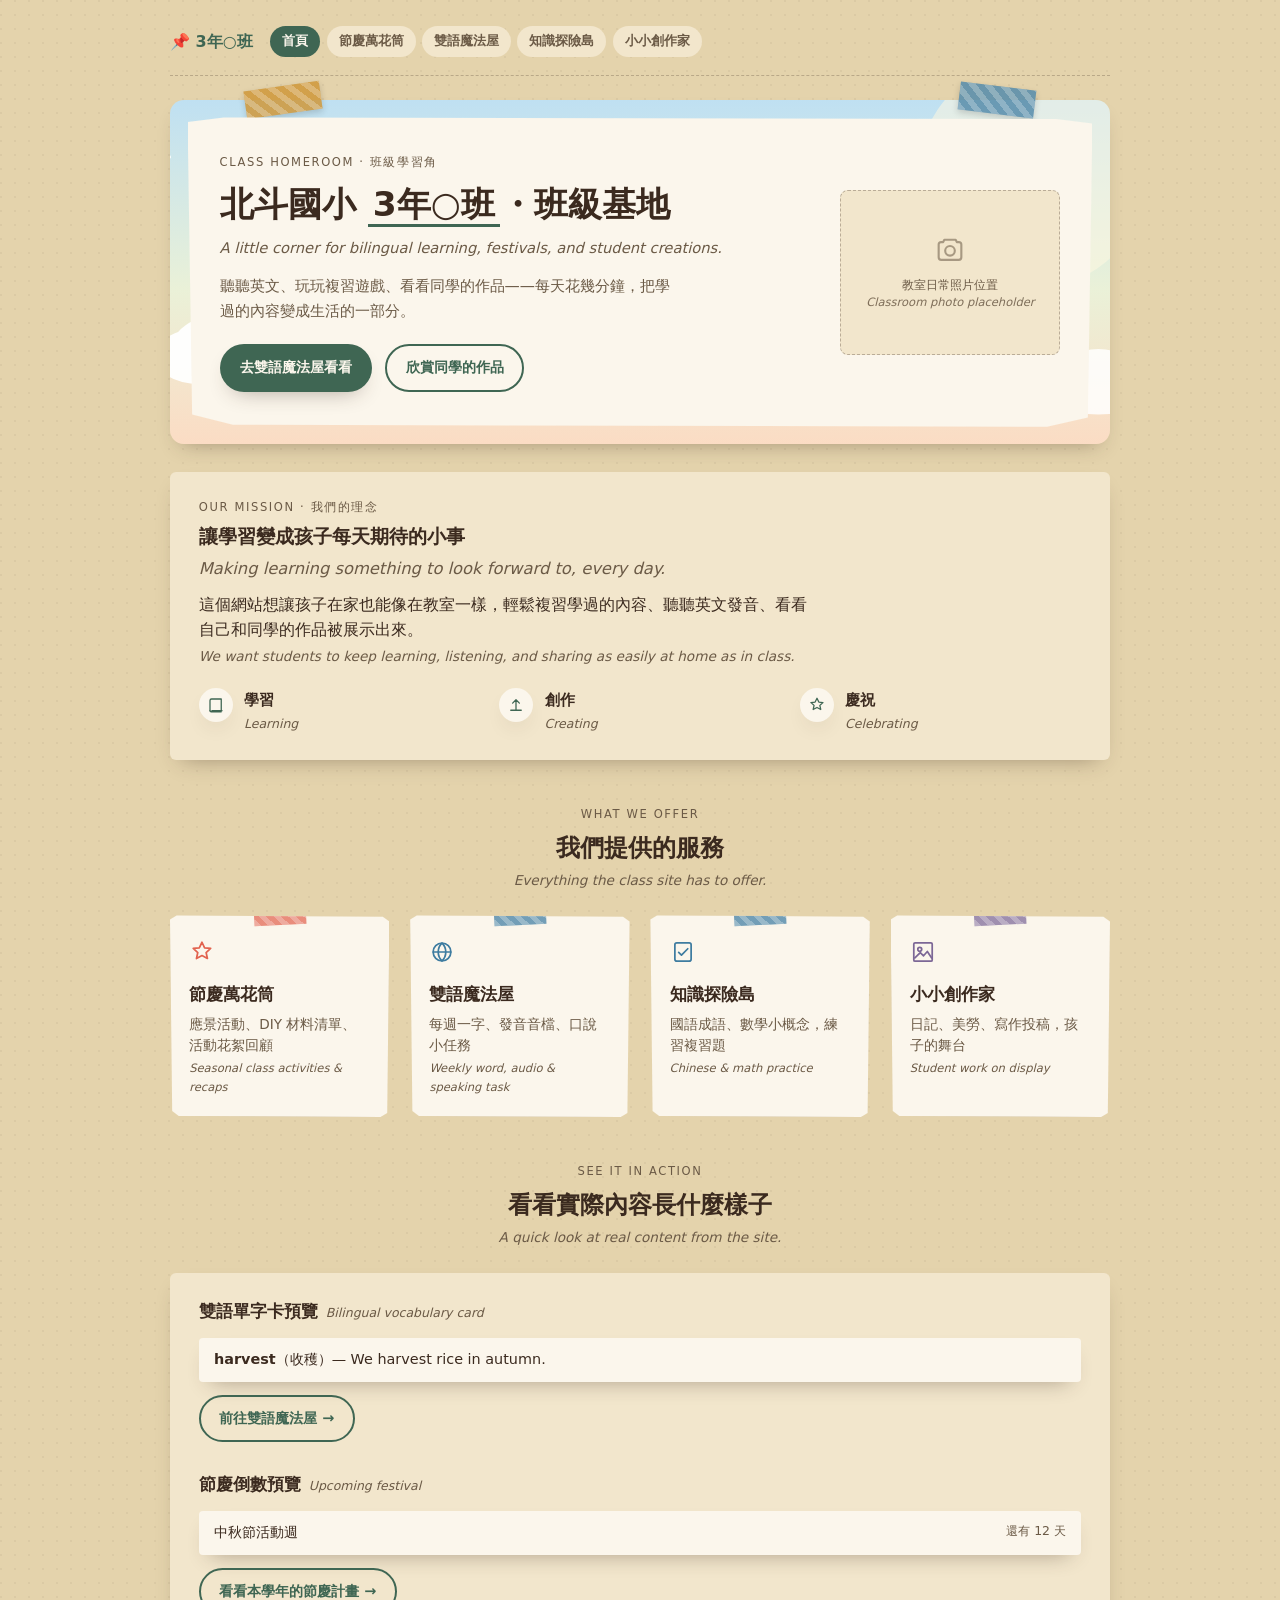
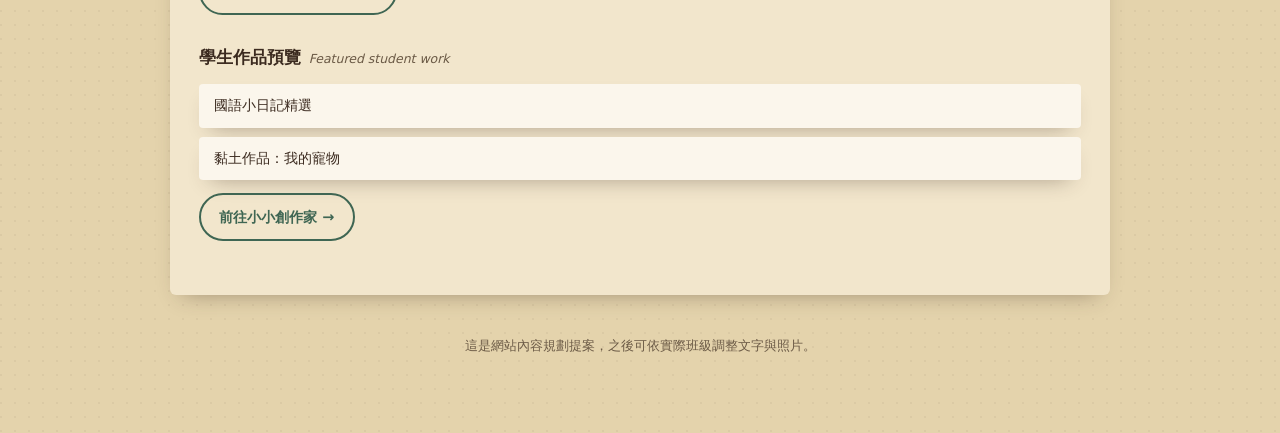
==== index.html @ 1442fbdd "Trim site to 4 core sections, add audio slot, real festival plan Drop 榮譽星河/班級小樹洞/任務小隊 — family commu" ====
<!doctype html>
<html lang="zh-Hant">
<head>
<meta charset="utf-8" />
<title>北斗國小 3年○班・班級基地</title>
<meta name="viewport" content="width=device-width, initial-scale=1" />
<meta name="description" content="北斗國小3年○班班級學習角：雙語魔法屋、知識探險島、小小創作家與節慶萬花筒。" />
<link rel="stylesheet" href="styles.css" />
</head>
<body>
<main class="board">

  <nav class="sitenav" aria-label="網站導覽">
    <a class="brand" href="index.html">📌 <span>3年○班</span></a>
    <div class="sitenav-links">
      <a href="index.html" aria-current="page">首頁</a>
      <a href="pages/festival.html">節慶萬花筒</a>
      <a href="pages/bilingual.html">雙語魔法屋</a>
      <a href="pages/review.html">知識探險島</a>
      <a href="pages/gallery.html">小小創作家</a>
    </div>
  </nav>

  <!-- Hero -->
  <header class="hero bg-dawn">
    <div class="tape tape-l" aria-hidden="true"></div>
    <div class="tape tape-r" aria-hidden="true"></div>
    <div class="hero-panel">
      <div class="hero-text">
        <p class="eyebrow">Class Homeroom · 班級學習角</p>
        <h1>北斗國小 <span class="blank">3年○班</span>・班級基地</h1>
        <p class="hero-en">A little corner for bilingual learning, festivals, and student creations.</p>
        <p class="tagline">聽聽英文、玩玩複習遊戲、看看同學的作品——每天花幾分鐘，把學過的內容變成生活的一部分。</p>
        <div class="cta-row">
          <a class="btn btn-primary" href="pages/bilingual.html">
            去雙語魔法屋看看
          </a>
          <a class="btn btn-ghost" href="pages/gallery.html">
            欣賞同學的作品
          </a>
        </div>
      </div>
      <div class="hero-photo">
        <div class="photo-placeholder">
          <svg width="34" height="34" viewBox="0 0 24 24" fill="none" stroke="currentColor" stroke-width="1.5" stroke-linecap="round" stroke-linejoin="round"><path d="M4 8.2A1.8 1.8 0 0 1 5.8 6.4h1.4l.8-1.6h8l.8 1.6h1.4A1.8 1.8 0 0 1 20 8.2v9A1.8 1.8 0 0 1 18.2 19H5.8A1.8 1.8 0 0 1 4 17.2z"/><circle cx="12" cy="12.6" r="3.4"/></svg>
          <span class="ph-label">教室日常照片位置<span class="en">Classroom photo placeholder</span></span>
        </div>
      </div>
    </div>
  </header>

  <!-- Mission -->
  <section class="content-card reveal" aria-labelledby="mission-h">
    <p class="eyebrow">Our Mission · 我們的理念</p>
    <h2 id="mission-h">讓學習變成孩子每天期待的小事<span class="bi-en">Making learning something to look forward to, every day.</span></h2>
    <p class="content-lede">這個網站想讓孩子在家也能像在教室一樣，輕鬆複習學過的內容、聽聽英文發音、看看自己和同學的作品被展示出來。<span class="bi-en">We want students to keep learning, listening, and sharing as easily at home as in class.</span></p>
    <div class="mission-values">
      <div class="mission-value">
        <span class="mv-icon"><svg width="18" height="18" viewBox="0 0 24 24" fill="none" stroke="currentColor" stroke-width="1.7" stroke-linecap="round" stroke-linejoin="round"><path d="M4 19.5V6a2 2 0 0 1 2-2h13v14.5"/><path d="M6.5 19.5H20"/><path d="M4 19.5a1.5 1.5 0 0 0 1.5 1.5H19"/></svg></span>
        <div><strong>學習<span class="bi-en">Learning</span></strong></div>
      </div>
      <div class="mission-value">
        <span class="mv-icon"><svg width="18" height="18" viewBox="0 0 24 24" fill="none" stroke="currentColor" stroke-width="1.7" stroke-linecap="round" stroke-linejoin="round"><path d="M12 19V5M12 5l-4.5 4.5M12 5l4.5 4.5"/><path d="M5 19h14"/></svg></span>
        <div><strong>創作<span class="bi-en">Creating</span></strong></div>
      </div>
      <div class="mission-value">
        <span class="mv-icon"><svg width="18" height="18" viewBox="0 0 24 24" fill="none" stroke="currentColor" stroke-width="1.7" stroke-linecap="round" stroke-linejoin="round"><path d="M12 3l2.4 5.1 5.6.6-4.2 3.8 1.2 5.5L12 15.3 6.9 18l1.2-5.5-4.2-3.8 5.6-.6z"/></svg></span>
        <div><strong>慶祝<span class="bi-en">Celebrating</span></strong></div>
      </div>
    </div>
  </section>

  <!-- Services -->
  <div class="section-head reveal">
    <p class="eyebrow">What We Offer</p>
    <h2>我們提供的服務<span class="bi-en">Everything the class site has to offer.</span></h2>
  </div>

  <section class="grid" aria-label="班級網站分區">

    <a class="card card-coral reveal" style="--tilt:-2deg" href="pages/festival.html">
      <svg class="card-icon" width="26" height="26" viewBox="0 0 24 24" fill="none" stroke="currentColor" stroke-width="1.6" stroke-linecap="round" stroke-linejoin="round"><path d="M12 3l2.4 5.1 5.6.6-4.2 3.8 1.2 5.5L12 15.3 6.9 18l1.2-5.5-4.2-3.8 5.6-.6z"/></svg>
      <h3>節慶萬花筒</h3>
      <p>應景活動、DIY 材料清單、活動花絮回顧<span class="bi-en">Seasonal class activities & recaps</span></p>
    </a>

    <a class="card card-sky reveal" style="--tilt:-1deg" href="pages/bilingual.html">
      <svg class="card-icon" width="26" height="26" viewBox="0 0 24 24" fill="none" stroke="currentColor" stroke-width="1.6" stroke-linecap="round" stroke-linejoin="round"><circle cx="12" cy="12" r="8.2"/><path d="M4 12h16M12 3.8c2.3 2.2 3.5 5.1 3.5 8.2s-1.2 6-3.5 8.2c-2.3-2.2-3.5-5.1-3.5-8.2S9.7 6 12 3.8z"/></svg>
      <h3>雙語魔法屋</h3>
      <p>每週一字、發音音檔、口說小任務<span class="bi-en">Weekly word, audio & speaking task</span></p>
    </a>

    <a class="card card-sky reveal" style="--tilt:2.5deg" href="pages/review.html">
      <svg class="card-icon" width="26" height="26" viewBox="0 0 24 24" fill="none" stroke="currentColor" stroke-width="1.6" stroke-linecap="round" stroke-linejoin="round"><rect x="4.5" y="3.5" width="15" height="17" rx="1.8"/><path d="M8 12.3l2.6 2.6L16.4 9"/></svg>
      <h3>知識探險島</h3>
      <p>國語成語、數學小概念，練習複習題<span class="bi-en">Chinese & math practice</span></p>
    </a>

    <a class="card card-lavender reveal" style="--tilt:1.8deg" href="pages/gallery.html">
      <svg class="card-icon" width="26" height="26" viewBox="0 0 24 24" fill="none" stroke="currentColor" stroke-width="1.6" stroke-linecap="round" stroke-linejoin="round"><rect x="3.5" y="3.5" width="17" height="17" rx="1.2"/><circle cx="9" cy="9.5" r="1.8"/><path d="M4.5 17.5l5-5 3 3 3.5-4 4 6"/></svg>
      <h3>小小創作家</h3>
      <p>日記、美勞、寫作投稿，孩子的舞台<span class="bi-en">Student work on display</span></p>
    </a>

  </section>

  <!-- Examples -->
  <div class="section-head reveal">
    <p class="eyebrow">See It In Action</p>
    <h2>看看實際內容長什麼樣子<span class="bi-en">A quick look at real content from the site.</span></h2>
  </div>

  <section class="content-card reveal">
    <div class="example-block">
      <h3>雙語單字卡預覽<span class="bi-en">Bilingual vocabulary card</span></h3>
      <ul class="mini-list">
        <li><span><strong>harvest</strong>（收穫）— We harvest rice in autumn.</span></li>
      </ul>
      <a class="btn btn-ghost" href="pages/bilingual.html">前往雙語魔法屋 →</a>
    </div>

    <div class="example-block">
      <h3>節慶倒數預覽<span class="bi-en">Upcoming festival</span></h3>
      <ul class="mini-list">
        <li><span>中秋節活動週</span><span class="mini-date">還有 12 天</span></li>
      </ul>
      <a class="btn btn-ghost" href="pages/festival.html">看看本學年的節慶計畫 →</a>
    </div>

    <div class="example-block">
      <h3>學生作品預覽<span class="bi-en">Featured student work</span></h3>
      <ul class="mini-list">
        <li><span>國語小日記精選</span></li>
        <li><span>黏土作品：我的寵物</span></li>
      </ul>
      <a class="btn btn-ghost" href="pages/gallery.html">前往小小創作家 →</a>
    </div>
  </section>

  <footer class="board-footer">
    <p>這是網站內容規劃提案，之後可依實際班級調整文字與照片。</p>
  </footer>
</main>

<script>
(function(){
  var els = document.querySelectorAll('.reveal');
  if(!('IntersectionObserver' in window) || matchMedia('(prefers-reduced-motion: reduce)').matches){
    els.forEach(function(el){ el.classList.add('is-visible'); });
    return;
  }
  var io = new IntersectionObserver(function(entries){
    entries.forEach(function(entry){
      if(entry.isIntersecting){
        entry.target.classList.add('is-visible');
        io.unobserve(entry.target);
      }
    });
  }, { threshold: 0.12 });
  els.forEach(function(el, i){
    el.style.transitionDelay = Math.min(i * 40, 280) + 'ms';
    io.observe(el);
  });
})();
</script>
</body>
</html>
---- styles.css ----
/* 北斗國小 3年○班・班級基地 — 共用樣式（軟木布告欄主題） */

:root{
  --bg:#e4d3ac;
  --bg-fiber: rgba(59,42,31,.05);
  --surface:#fbf6ec;
  --surface-2:#f2e6cc;
  --ink:#3b2a1f;
  --ink-soft:#6b5a46;
  --pine:#3f6653;
  --pine-ink:#fbf6ec;
  --ring: #3f6653;

  --coral:#e2634f;   --coral-ink:#fff7f2;
  --mustard:#c98a1f; --mustard-ink:#2c2010;
  --sky:#3e7ca0;     --sky-ink:#fbf9f2;
  --sage:#5d8156;    --sage-ink:#fbf9f2;
  --lavender:#7c6796; --lavender-ink:#fbf6ec;

  --shadow: 0 10px 22px -12px rgba(59,42,31,.45);
  --shadow-lift: 0 18px 30px -14px rgba(59,42,31,.55);
}

@media (prefers-color-scheme: dark){
  :root{
    --bg:#211d17;
    --bg-fiber: rgba(255,246,230,.045);
    --surface:#332c22;
    --surface-2:#3c3327;
    --ink:#f1e7d3;
    --ink-soft:#c9bba1;
    --pine:#84b79c;
    --pine-ink:#1c261f;
    --ring:#84b79c;

    --coral:#e88574;    --coral-ink:#2a1310;
    --mustard:#e0ac4c;  --mustard-ink:#2a1e08;
    --sky:#6facc9;      --sky-ink:#0f2029;
    --sage:#85ad79;     --sage-ink:#132015;
    --lavender:#a692c4; --lavender-ink:#1d1726;

    --shadow: 0 10px 24px -12px rgba(0,0,0,.55);
    --shadow-lift: 0 20px 34px -14px rgba(0,0,0,.65);
  }
}
:root[data-theme="dark"]{
  --bg:#211d17; --bg-fiber: rgba(255,246,230,.045);
  --surface:#332c22; --surface-2:#3c3327;
  --ink:#f1e7d3; --ink-soft:#c9bba1;
  --pine:#84b79c; --pine-ink:#1c261f; --ring:#84b79c;
  --coral:#e88574; --coral-ink:#2a1310;
  --mustard:#e0ac4c; --mustard-ink:#2a1e08;
  --sky:#6facc9; --sky-ink:#0f2029;
  --sage:#85ad79; --sage-ink:#132015;
  --lavender:#a692c4; --lavender-ink:#1d1726;
  --shadow: 0 10px 24px -12px rgba(0,0,0,.55);
  --shadow-lift: 0 20px 34px -14px rgba(0,0,0,.65);
}
:root[data-theme="light"]{
  --bg:#e4d3ac; --bg-fiber: rgba(59,42,31,.05);
  --surface:#fbf6ec; --surface-2:#f2e6cc;
  --ink:#3b2a1f; --ink-soft:#6b5a46;
  --pine:#3f6653; --pine-ink:#fbf6ec; --ring:#3f6653;
  --coral:#e2634f; --coral-ink:#fff7f2;
  --mustard:#c98a1f; --mustard-ink:#2c2010;
  --sky:#3e7ca0; --sky-ink:#fbf9f2;
  --sage:#5d8156; --sage-ink:#fbf9f2;
  --lavender:#7c6796; --lavender-ink:#fbf6ec;
  --shadow: 0 10px 22px -12px rgba(59,42,31,.45);
  --shadow-lift: 0 18px 30px -14px rgba(59,42,31,.55);
}

*{ box-sizing:border-box; }
.visually-hidden{
  position:absolute; width:1px; height:1px; padding:0; margin:-1px;
  overflow:hidden; clip:rect(0,0,0,0); white-space:nowrap; border:0;
}
html{ -webkit-text-size-adjust:100%; }
body{
  margin:0;
  color:var(--ink);
  background:
    radial-gradient(circle at 1px 1px, var(--bg-fiber) 1px, transparent 1.4px) 0 0/14px 14px,
    var(--bg);
  font-family: "PingFang TC","Microsoft JhengHei","Noto Sans TC",system-ui,-apple-system,sans-serif;
  line-height:1.6;
}
a{ color:inherit; }
.board{
  max-width:980px;
  margin:0 auto;
  padding:1.4rem 1.25rem 4rem;
}

.eyebrow{
  font-size:.72rem;
  letter-spacing:.14em;
  color:var(--ink-soft);
  margin:0 0 .35rem;
  text-transform:uppercase;
}
.eyebrow-coral{color:var(--coral)}
.eyebrow-mustard{color:var(--mustard)}
.eyebrow-sky{color:var(--sky)}
.eyebrow-sage{color:var(--sage)}
.eyebrow-lavender{color:var(--lavender)}

/* ---------- site nav ---------- */
.sitenav{
  display:flex;
  align-items:center;
  gap:1rem;
  margin-bottom:1.5rem;
  padding-bottom:.9rem;
  border-bottom:1px dashed color-mix(in srgb, var(--ink) 25%, transparent);
}
.sitenav .brand{
  font-weight:800;
  font-size:1rem;
  text-decoration:none;
  white-space:nowrap;
  flex:0 0 auto;
}
.sitenav .brand span{ color:var(--pine); }
.sitenav-links{
  display:flex;
  gap:.4rem;
  overflow-x:auto;
  padding:.2rem .1rem;
  scrollbar-width:thin;
}
.sitenav-links a{
  flex:0 0 auto;
  font-size:.8rem;
  font-weight:600;
  text-decoration:none;
  color:var(--ink-soft);
  padding:.35rem .75rem;
  border-radius:999px;
  background:var(--surface-2);
  white-space:nowrap;
}
.sitenav-links a:hover{ color:var(--ink); }
.sitenav-links a[aria-current="page"]{
  background:var(--pine);
  color:var(--pine-ink);
}
.sitenav-links a:focus-visible, .sitenav .brand:focus-visible{
  outline:3px solid var(--ring); outline-offset:2px;
}

/* ---------- breadcrumb ---------- */
.breadcrumb{
  font-size:.78rem;
  color:var(--ink-soft);
  margin:0 0 1rem;
}
.breadcrumb a{ text-decoration:none; font-weight:600; }
.breadcrumb a:hover{ text-decoration:underline; }

.blank{
  border-bottom:3px solid var(--pine);
  padding:0 .15em;
  white-space:nowrap;
}
.tagline{
  margin:0;
  color:var(--ink-soft);
  font-size:.95rem;
}
.tape{
  position:absolute;
  top:-14px;
  width:76px;
  height:28px;
  background:repeating-linear-gradient(45deg, rgba(255,255,255,.35) 0 6px, rgba(255,255,255,.12) 6px 12px), var(--mustard);
  opacity:.85;
  box-shadow:0 3px 6px rgba(0,0,0,.18);
}
.tape-l{ left:8%; transform:rotate(-8deg); }
.tape-r{ right:8%; transform:rotate(7deg); background:repeating-linear-gradient(45deg, rgba(255,255,255,.35) 0 6px, rgba(255,255,255,.12) 6px 12px), var(--sky); }

/* ---------- page hero (subpages) ---------- */
.page-hero{
  padding:1.1rem;
  border-radius:14px;
  background-size:cover;
  background-position:center;
  box-shadow:var(--shadow);
  margin-bottom:2rem;
}
.page-hero-panel{
  display:flex;
  align-items:flex-start;
  gap:1rem;
  background:var(--surface);
  border-radius:6px;
  padding:1.5rem 1.7rem;
  box-shadow:var(--shadow);
}
.page-hero .hero-icon{
  flex:0 0 auto;
  width:52px; height:52px;
  border-radius:50%;
  display:flex; align-items:center; justify-content:center;
  background:var(--accent);
  color:var(--accent-ink, var(--surface));
}
.page-hero h1{
  margin:.1rem 0 .4rem;
  font-size:clamp(1.3rem,3.4vw,1.7rem);
  font-weight:800;
  text-wrap:balance;
}
.page-hero p{ margin:0; color:var(--ink-soft); }

/* ---------- sky backgrounds ---------- */
.bg-dawn{ background-image:url('assets/bg-dawn.svg'); }
.bg-golden{ background-image:url('assets/bg-golden.svg'); }
.bg-mint{ background-image:url('assets/bg-mint.svg'); }
.bg-lavender{ background-image:url('assets/bg-lavender.svg'); }

/* ---------- stat strip ---------- */
.stat-strip{
  display:grid;
  grid-template-columns:repeat(auto-fit,minmax(220px,1fr));
  gap:.9rem;
  margin-bottom:2rem;
}
.chip{
  font:inherit;
  text-align:left;
  cursor:pointer;
  text-decoration:none;
  border:none;
  border-radius:2px;
  padding:.85rem 1rem;
  color:var(--ink);
  background:var(--surface-2);
  box-shadow:var(--shadow);
  display:flex;
  flex-direction:column;
  gap:.2rem;
  transition:transform .15s ease;
}
.chip:hover{ transform:translateY(-2px); }
.chip:focus-visible{ outline:3px solid var(--ring); outline-offset:2px; }
.chip-label{ font-size:.72rem; letter-spacing:.08em; color:var(--ink-soft); text-transform:uppercase;}
.chip-value{ font-weight:700; font-size:.98rem; }
.chip-mustard{ border-left:6px solid var(--mustard); }
.chip-sage{ border-left:6px solid var(--sage); }
.chip-coral{ border-left:6px solid var(--coral); }

/* ---------- card grid (home) ---------- */
.grid{
  display:grid;
  grid-template-columns:repeat(auto-fit,minmax(210px,1fr));
  gap:1.6rem 1.3rem;
  margin-bottom:1rem;
}
.card{
  position:relative;
  display:block;
  font:inherit;
  text-align:left;
  text-decoration:none;
  cursor:pointer;
  border:none;
  background:var(--surface);
  border-radius:2px;
  padding:1.5rem 1.2rem 1.3rem;
  color:var(--ink);
  box-shadow:var(--shadow);
  transform:rotate(var(--tilt,0deg));
  transition:transform .18s ease, box-shadow .18s ease;
  clip-path: polygon(0 2%, 3% 0, 97% 0.6%, 100% 3%, 99% 98%, 96% 100%, 4% 99.4%, 1% 97%);
}
.card::before{
  content:"";
  position:absolute;
  top:-10px; left:50%;
  width:52px; height:20px;
  transform:translateX(-50%) rotate(-3deg);
  background:repeating-linear-gradient(45deg, rgba(255,255,255,.35) 0 5px, rgba(255,255,255,.1) 5px 10px), var(--accent);
  opacity:.8;
}
.card:hover, .card:focus-visible{
  transform:rotate(0deg) translateY(-4px) scale(1.015);
  box-shadow:var(--shadow-lift);
}
.card:focus-visible{ outline:3px solid var(--ring); outline-offset:3px; }
.card-icon{ color:var(--accent); margin-bottom:.5rem; }
.card h3{ margin:0 0 .3rem; font-size:1.08rem; font-weight:800; }
.card p{ margin:0; font-size:.85rem; color:var(--ink-soft); }

.card-coral{ --accent:var(--coral); --accent-ink:var(--coral-ink); }
.card-mustard{ --accent:var(--mustard); --accent-ink:var(--mustard-ink); }
.card-sky{ --accent:var(--sky); --accent-ink:var(--sky-ink); }
.card-sage{ --accent:var(--sage); --accent-ink:var(--sage-ink); }
.card-lavender{ --accent:var(--lavender); --accent-ink:var(--lavender-ink); }

/* ---------- content card (subpage sections) ---------- */
.content-card{
  position:relative;
  background:var(--surface-2);
  border-radius:6px;
  padding:1.6rem 1.8rem;
  box-shadow:var(--shadow);
  margin-bottom:1.6rem;
  transition:transform .18s ease, box-shadow .18s ease;
}
.content-card:hover{
  transform:translateY(-4px);
  box-shadow:var(--shadow-lift);
}
.content-card h2{ margin:.1rem 0 .6rem; font-size:1.2rem; font-weight:800; text-wrap:balance; }
.content-card h3{ margin:1.2rem 0 .5rem; font-size:1rem; font-weight:800; }
.content-lede{ margin:0 0 .8rem; max-width:60ch; }
.content-note{ color:var(--ink-soft); font-size:.85rem; margin:.5rem 0 0; }

.detail-list{ margin:0 0 .6rem; padding-left:0; list-style:none; display:flex; flex-direction:column; gap:.5rem; max-width:60ch; }

.tag{
  display:inline-block;
  font-size:.72rem;
  font-weight:700;
  letter-spacing:.04em;
  padding:.15rem .5rem;
  border-radius:999px;
  margin-right:.4rem;
}
.tag-coral{ background:var(--coral); color:var(--coral-ink); }
.tag-mustard{ background:var(--mustard); color:var(--mustard-ink); }
.tag-sky{ background:var(--sky); color:var(--sky-ink); }
.tag-sage{ background:var(--sage); color:var(--sage-ink); }
.tag-lavender{ background:var(--lavender); color:var(--lavender-ink); }

.detail-table{ border-collapse:collapse; font-variant-numeric:tabular-nums; width:100%; }
.detail-table td, .detail-table th{ padding:.5rem .9rem; text-align:left; }
.detail-table .rank{ font-weight:800; color:var(--mustard); }
.detail-table .pts{ font-weight:700; }
.detail-table tr:not(:last-child) td, .detail-table tr:not(:last-child) th{ border-bottom:1px solid var(--surface); }
.duty-table{ width:100%; text-align:center; }
.duty-table th{ background:var(--surface); border-radius:4px; }
.duty-table td{ vertical-align:top; }

.officer-grid{
  display:grid;
  grid-template-columns:repeat(auto-fit,minmax(220px,1fr));
  gap:1rem;
}
.officer-card{
  background:var(--surface);
  border-radius:6px;
  padding:1rem 1.1rem;
  box-shadow:var(--shadow);
  transition:transform .18s ease, box-shadow .18s ease;
}
.officer-card:hover{
  transform:translateY(-4px);
  box-shadow:var(--shadow-lift);
}
.officer-card .role{ font-weight:800; font-size:.95rem; }
.officer-card .name{ color:var(--ink-soft); font-size:.83rem; margin-left:.4rem; }
.officer-card .scope{ margin:.4rem 0 0; font-size:.82rem; color:var(--ink-soft); }

.subject-row, .video-row{ display:flex; flex-wrap:wrap; gap:.6rem; margin:.6rem 0; }
.subject{
  background:var(--surface); padding:.5rem .9rem; border-radius:999px; font-size:.85rem; font-weight:600;
  box-shadow:var(--shadow);
}
.video-card{
  background:var(--surface);
  padding:1.6rem 1rem;
  border-radius:4px;
  font-size:.82rem;
  font-weight:600;
  text-align:center;
  min-width:120px;
  flex:1 1 140px;
  box-shadow:var(--shadow);
  color:var(--ink-soft);
  transition:transform .18s ease, box-shadow .18s ease;
}
.video-card:hover{
  transform:translateY(-4px);
  box-shadow:var(--shadow-lift);
}

.board-footer{
  text-align:center;
  color:var(--ink-soft);
  font-size:.82rem;
  margin-top:2.5rem;
}
.board-footer a{ font-weight:700; text-decoration:none; }
.board-footer a:hover{ text-decoration:underline; }

/* ---------- hero ---------- */
.hero{
  position:relative;
  padding:1.1rem;
  border-radius:14px;
  background-size:cover;
  background-position:center;
  box-shadow:var(--shadow);
  margin-bottom:1.75rem;
}
.hero-panel{
  display:flex;
  align-items:center;
  gap:2.2rem;
  background:var(--surface);
  border-radius:2px;
  padding:2.2rem 2rem;
  clip-path: polygon(0% 1.5%, 4% 0%, 96% 0.5%, 100% 2%, 99.5% 97%, 95% 100%, 5% 99.3%, 0.5% 96%);
}
.hero-text{ flex:1 1 340px; }
.hero-text h1{ margin:.2rem 0 .3rem; font-size:clamp(1.5rem,4vw,2.15rem); font-weight:800; text-wrap:balance; }
.hero-en{ margin:0 0 .9rem; color:var(--ink-soft); font-style:italic; font-size:.92rem; }
.hero .tagline{ margin:0 0 1.3rem; max-width:48ch; }
.cta-row{ display:flex; flex-wrap:wrap; gap:.8rem; }
.btn{
  display:inline-flex; align-items:center; gap:.4rem;
  font:inherit; font-weight:700; font-size:.9rem;
  padding:.65rem 1.15rem; border-radius:999px;
  text-decoration:none; border:2px solid transparent;
  cursor:pointer; transition:transform .15s ease, box-shadow .15s ease;
}
.btn:hover{ transform:translateY(-2px); }
.btn:focus-visible{ outline:3px solid var(--ring); outline-offset:2px; }
.btn-primary{ background:var(--pine); color:var(--pine-ink); box-shadow:var(--shadow); }
.btn-ghost{ background:transparent; border-color:var(--pine); color:var(--pine); }

.hero-photo{ flex:0 0 auto; width:220px; }
.photo-placeholder{
  display:flex; flex-direction:column; align-items:center; justify-content:center; gap:.6rem;
  aspect-ratio:4/3; width:100%;
  border-radius:8px;
  background:var(--surface-2);
  border:1.5px dashed color-mix(in srgb, var(--ink) 30%, transparent);
  color:var(--ink-soft);
  text-align:center;
  padding:1rem;
}
.photo-placeholder svg{ opacity:.55; }
.photo-placeholder .ph-label{ font-size:.72rem; line-height:1.5; }
.photo-placeholder .ph-label .en{ display:block; font-style:italic; opacity:.85; }

/* bilingual helper */
.bi-en{ display:block; font-style:italic; color:var(--ink-soft); font-weight:500; font-size:.85em; margin-top:.2em; }

/* ---------- mission ---------- */
.mission-values{ display:flex; flex-wrap:wrap; gap:1.2rem; margin-top:1.3rem; }
.mission-value{ flex:1 1 160px; display:flex; gap:.7rem; align-items:flex-start; }
.mission-value .mv-icon{
  flex:0 0 auto; width:34px; height:34px; border-radius:50%;
  display:flex; align-items:center; justify-content:center;
  background:var(--surface); color:var(--pine); box-shadow:var(--shadow);
}
.mission-value strong{ display:block; font-size:.92rem; }

/* ---------- section head ---------- */
.section-head{ text-align:center; margin:2.8rem 0 1.5rem; }
.section-head h2{ margin:.15rem 0 .3rem; font-size:1.5rem; font-weight:800; text-wrap:balance; }
.section-head .bi-en{ font-size:.85rem; }

/* ---------- examples ---------- */
.example-block{ margin-bottom:1.8rem; }
.example-block > h3{ margin:0 0 .8rem; font-size:1.05rem; font-weight:800; display:flex; align-items:baseline; gap:.5rem; flex-wrap:wrap; }
.example-block > h3 .bi-en{ display:inline; margin:0; font-size:.78rem; }
.mini-list{ list-style:none; padding:0; margin:0 0 .8rem; display:flex; flex-direction:column; gap:.55rem; }
.mini-list li{
  background:var(--surface); border-radius:4px; padding:.65rem .95rem; font-size:.9rem;
  box-shadow:var(--shadow); display:flex; justify-content:space-between; gap:.8rem; flex-wrap:wrap;
}
.mini-list .mini-date{ color:var(--ink-soft); font-size:.78rem; white-space:nowrap; }
.photo-row{ display:flex; flex-wrap:wrap; gap:1rem; }
.photo-row .photo-placeholder{ flex:1 1 150px; aspect-ratio:1/1; }

/* ---------- search box ---------- */
.search-box{ margin-bottom:1.2rem; }
.search-box input[type="search"]{
  width:100%;
  font:inherit;
  font-size:.95rem;
  padding:.75rem 1.1rem;
  border-radius:999px;
  border:1.5px solid color-mix(in srgb, var(--ink) 22%, transparent);
  background:var(--surface);
  color:var(--ink);
}
.search-box input[type="search"]::placeholder{ color:var(--ink-soft); }
.search-box input[type="search"]:focus-visible{ outline:3px solid var(--ring); outline-offset:2px; }
.search-meta{ font-size:.78rem; color:var(--ink-soft); margin:.5rem 0 0; }
.detail-list li[hidden]{ display:none; }

/* ---------- audio placeholder ---------- */
.word-audio-row{ display:flex; align-items:center; gap:.7rem; margin:.6rem 0 .9rem; }
.audio-btn{
  flex:0 0 auto; width:38px; height:38px; border-radius:50%;
  display:flex; align-items:center; justify-content:center;
  background:var(--surface-2);
  border:1.5px dashed color-mix(in srgb, var(--ink) 32%, transparent);
  color:var(--ink-soft);
  cursor:pointer;
  transition:color .15s ease, border-color .15s ease, transform .12s ease;
}
.audio-btn:hover{ color:var(--sky); border-color:var(--sky); }
.audio-btn:focus-visible{ outline:3px solid var(--ring); outline-offset:2px; }
.audio-btn.small{ width:26px; height:26px; border-width:1.2px; }
.audio-btn.audio-pending{ animation:audio-shake .35s ease; border-color:var(--coral); color:var(--coral); }
@keyframes audio-shake{
  0%,100%{ transform:translateX(0); }
  25%{ transform:translateX(-3px); }
  75%{ transform:translateX(3px); }
}
@media (prefers-reduced-motion: reduce){
  .audio-btn.audio-pending{ animation:none; }
}
.audio-hint{ font-size:.8rem; color:var(--ink-soft); }
.audio-hint .en{ display:block; font-style:italic; font-size:.85em; margin-top:.1em; }

/* ---------- download resource ---------- */
.download-card{
  display:flex; align-items:center; gap:1rem; flex-wrap:wrap;
  background:var(--surface); border-radius:6px; padding:1.1rem 1.3rem;
  box-shadow:var(--shadow);
  transition:transform .18s ease, box-shadow .18s ease;
}
.download-card:hover{
  transform:translateY(-4px);
  box-shadow:var(--shadow-lift);
}
.download-card .dl-icon{
  flex:0 0 auto; width:44px; height:44px; border-radius:50%;
  display:flex; align-items:center; justify-content:center;
  background:var(--sky); color:var(--sky-ink);
}
.download-card .dl-text{ flex:1 1 200px; }
.download-card .dl-text strong{ display:block; font-size:.98rem; }
.download-card .dl-text span{ color:var(--ink-soft); font-size:.82rem; }

/* ---------- reveal-on-scroll ---------- */
.reveal{ opacity:0; transform:translateY(18px); transition:opacity .6s ease, transform .6s ease; }
.reveal.is-visible{ opacity:1; transform:translateY(0); }
@media (prefers-reduced-motion: reduce){
  .reveal{ opacity:1; transform:none; transition:none; }
}
@media (max-width:640px){
  .hero-panel{ flex-direction:column; padding:1.6rem 1.4rem; }
  .hero-photo{ width:100%; max-width:260px; }
}
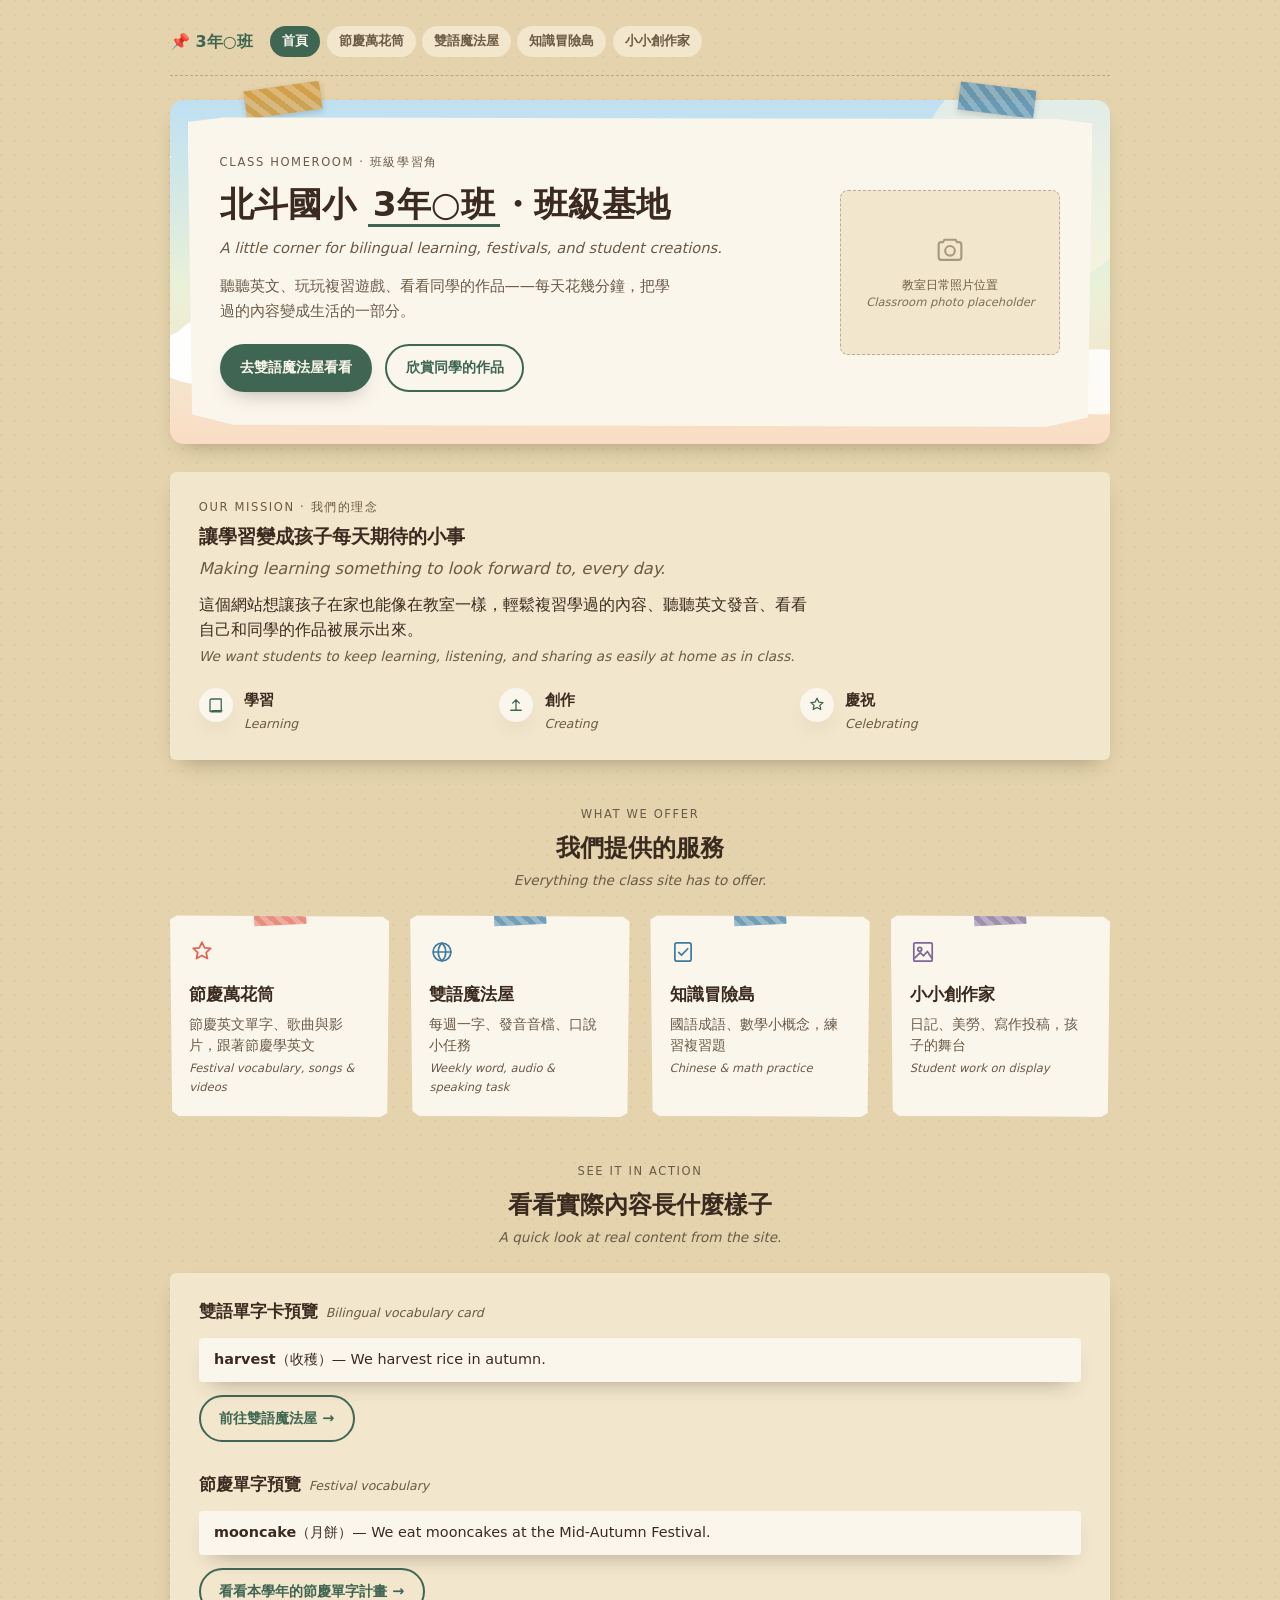
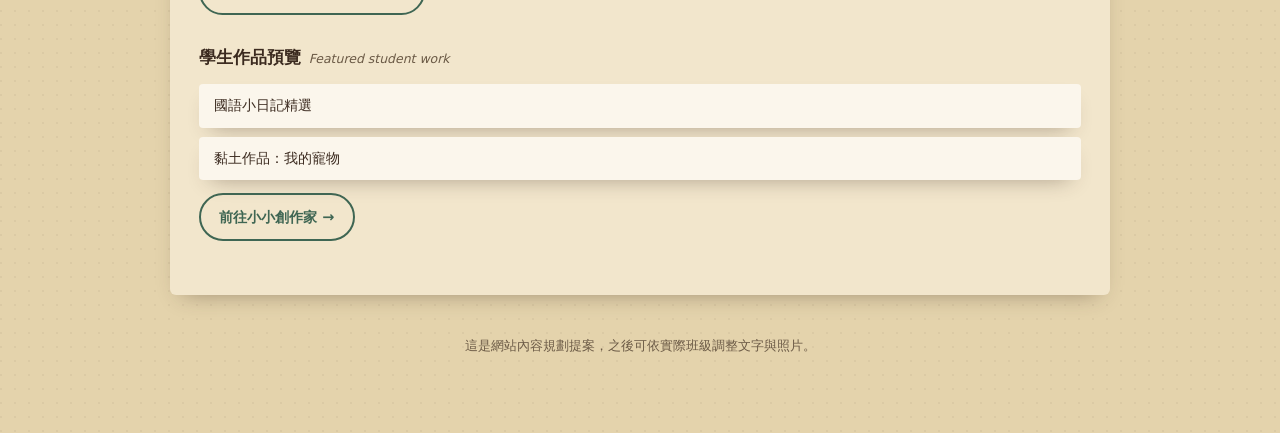
==== commit 4d79404a: "Sharpen the 4 sections: festival vocab, Chinese+math only 節慶萬花筒 becomes a dedicated festival-vocabul" ====
--- a/index.html
+++ b/index.html
@@ -4,7 +4,7 @@
 <meta charset="utf-8" />
 <title>北斗國小 3年○班・班級基地</title>
 <meta name="viewport" content="width=device-width, initial-scale=1" />
-<meta name="description" content="北斗國小3年○班班級學習角：雙語魔法屋、知識探險島、小小創作家與節慶萬花筒。" />
+<meta name="description" content="北斗國小3年○班班級學習角：雙語魔法屋、知識冒險島、小小創作家與節慶萬花筒。" />
 <link rel="stylesheet" href="styles.css" />
 </head>
 <body>
@@ -16,7 +16,7 @@
       <a href="index.html" aria-current="page">首頁</a>
       <a href="pages/festival.html">節慶萬花筒</a>
       <a href="pages/bilingual.html">雙語魔法屋</a>
-      <a href="pages/review.html">知識探險島</a>
+      <a href="pages/review.html">知識冒險島</a>
       <a href="pages/gallery.html">小小創作家</a>
     </div>
   </nav>
@@ -81,7 +81,7 @@
     <a class="card card-coral reveal" style="--tilt:-2deg" href="pages/festival.html">
       <svg class="card-icon" width="26" height="26" viewBox="0 0 24 24" fill="none" stroke="currentColor" stroke-width="1.6" stroke-linecap="round" stroke-linejoin="round"><path d="M12 3l2.4 5.1 5.6.6-4.2 3.8 1.2 5.5L12 15.3 6.9 18l1.2-5.5-4.2-3.8 5.6-.6z"/></svg>
       <h3>節慶萬花筒</h3>
-      <p>應景活動、DIY 材料清單、活動花絮回顧<span class="bi-en">Seasonal class activities & recaps</span></p>
+      <p>節慶英文單字、歌曲與影片，跟著節慶學英文<span class="bi-en">Festival vocabulary, songs & videos</span></p>
     </a>
 
     <a class="card card-sky reveal" style="--tilt:-1deg" href="pages/bilingual.html">
@@ -92,7 +92,7 @@
 
     <a class="card card-sky reveal" style="--tilt:2.5deg" href="pages/review.html">
       <svg class="card-icon" width="26" height="26" viewBox="0 0 24 24" fill="none" stroke="currentColor" stroke-width="1.6" stroke-linecap="round" stroke-linejoin="round"><rect x="4.5" y="3.5" width="15" height="17" rx="1.8"/><path d="M8 12.3l2.6 2.6L16.4 9"/></svg>
-      <h3>知識探險島</h3>
+      <h3>知識冒險島</h3>
       <p>國語成語、數學小概念，練習複習題<span class="bi-en">Chinese & math practice</span></p>
     </a>
 
@@ -120,11 +120,11 @@
     </div>
 
     <div class="example-block">
-      <h3>節慶倒數預覽<span class="bi-en">Upcoming festival</span></h3>
+      <h3>節慶單字預覽<span class="bi-en">Festival vocabulary</span></h3>
       <ul class="mini-list">
-        <li><span>中秋節活動週</span><span class="mini-date">還有 12 天</span></li>
+        <li><span><strong>mooncake</strong>（月餅）— We eat mooncakes at the Mid-Autumn Festival.</span></li>
       </ul>
-      <a class="btn btn-ghost" href="pages/festival.html">看看本學年的節慶計畫 →</a>
+      <a class="btn btn-ghost" href="pages/festival.html">看看本學年的節慶單字計畫 →</a>
     </div>
 
     <div class="example-block">
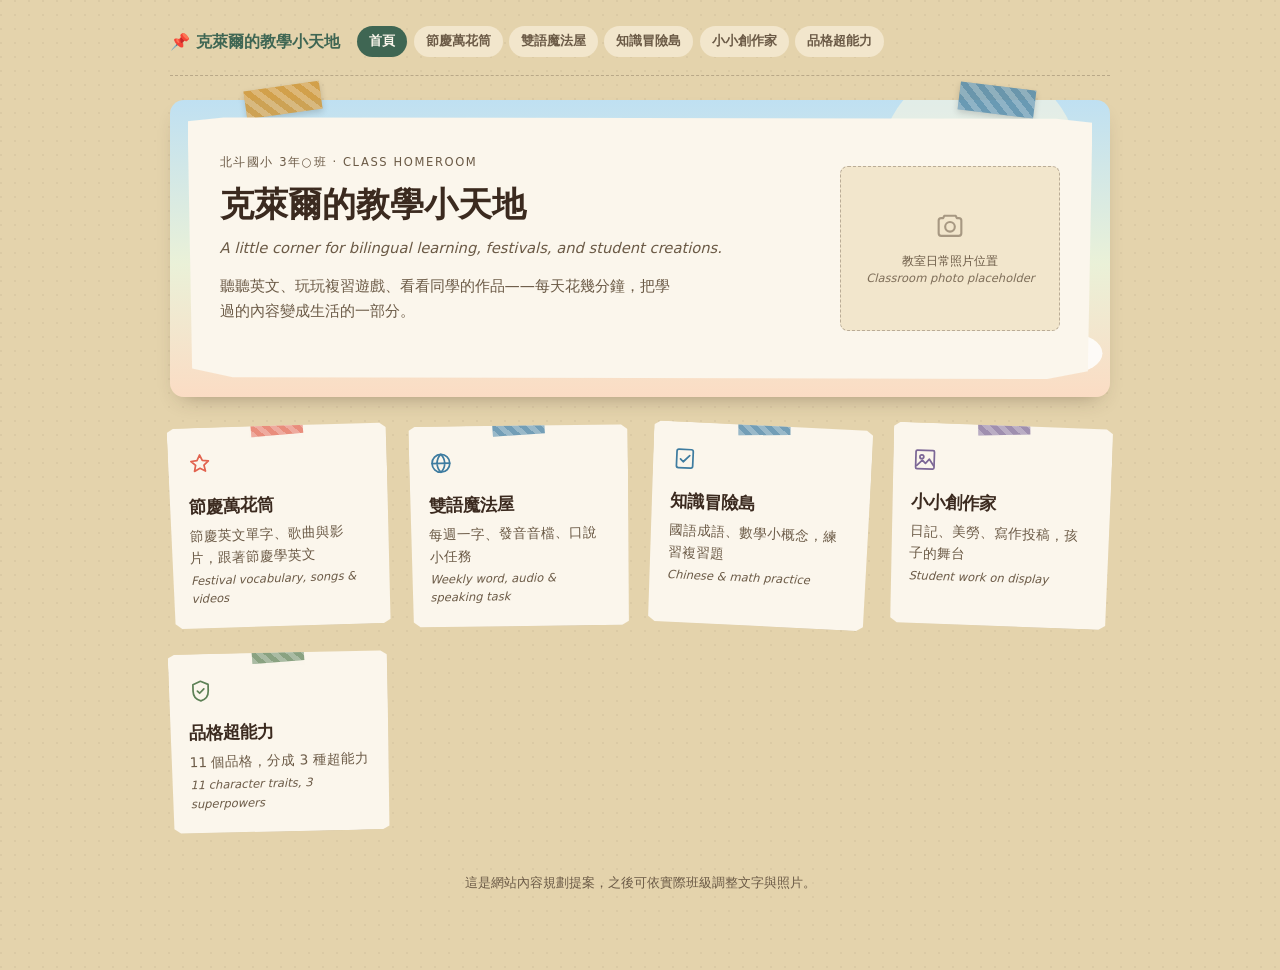
==== commit 1c0b5ecc: "Add 品格超能力 page, rename site, simplify homepage New pages/character.html: 11 character-education trai" ====
--- a/index.html
+++ b/index.html
@@ -2,22 +2,23 @@
 <html lang="zh-Hant">
 <head>
 <meta charset="utf-8" />
-<title>北斗國小 3年○班・班級基地</title>
+<title>克萊爾的教學小天地</title>
 <meta name="viewport" content="width=device-width, initial-scale=1" />
-<meta name="description" content="北斗國小3年○班班級學習角：雙語魔法屋、知識冒險島、小小創作家與節慶萬花筒。" />
+<meta name="description" content="克萊爾的教學小天地：雙語魔法屋、知識冒險島、小小創作家、節慶萬花筒與品格超能力。" />
 <link rel="stylesheet" href="styles.css" />
 </head>
 <body>
 <main class="board">
 
   <nav class="sitenav" aria-label="網站導覽">
-    <a class="brand" href="index.html">📌 <span>3年○班</span></a>
+    <a class="brand" href="index.html">📌 <span>克萊爾的教學小天地</span></a>
     <div class="sitenav-links">
       <a href="index.html" aria-current="page">首頁</a>
       <a href="pages/festival.html">節慶萬花筒</a>
       <a href="pages/bilingual.html">雙語魔法屋</a>
       <a href="pages/review.html">知識冒險島</a>
       <a href="pages/gallery.html">小小創作家</a>
+      <a href="pages/character.html">品格超能力</a>
     </div>
   </nav>
 
@@ -27,18 +28,10 @@
     <div class="tape tape-r" aria-hidden="true"></div>
     <div class="hero-panel">
       <div class="hero-text">
-        <p class="eyebrow">Class Homeroom · 班級學習角</p>
-        <h1>北斗國小 <span class="blank">3年○班</span>・班級基地</h1>
+        <p class="eyebrow">北斗國小 3年○班 · Class Homeroom</p>
+        <h1>克萊爾的教學小天地</h1>
         <p class="hero-en">A little corner for bilingual learning, festivals, and student creations.</p>
         <p class="tagline">聽聽英文、玩玩複習遊戲、看看同學的作品——每天花幾分鐘，把學過的內容變成生活的一部分。</p>
-        <div class="cta-row">
-          <a class="btn btn-primary" href="pages/bilingual.html">
-            去雙語魔法屋看看
-          </a>
-          <a class="btn btn-ghost" href="pages/gallery.html">
-            欣賞同學的作品
-          </a>
-        </div>
       </div>
       <div class="hero-photo">
         <div class="photo-placeholder">
@@ -49,119 +42,44 @@
     </div>
   </header>
 
-  <!-- Mission -->
-  <section class="content-card reveal" aria-labelledby="mission-h">
-    <p class="eyebrow">Our Mission · 我們的理念</p>
-    <h2 id="mission-h">讓學習變成孩子每天期待的小事<span class="bi-en">Making learning something to look forward to, every day.</span></h2>
-    <p class="content-lede">這個網站想讓孩子在家也能像在教室一樣，輕鬆複習學過的內容、聽聽英文發音、看看自己和同學的作品被展示出來。<span class="bi-en">We want students to keep learning, listening, and sharing as easily at home as in class.</span></p>
-    <div class="mission-values">
-      <div class="mission-value">
-        <span class="mv-icon"><svg width="18" height="18" viewBox="0 0 24 24" fill="none" stroke="currentColor" stroke-width="1.7" stroke-linecap="round" stroke-linejoin="round"><path d="M4 19.5V6a2 2 0 0 1 2-2h13v14.5"/><path d="M6.5 19.5H20"/><path d="M4 19.5a1.5 1.5 0 0 0 1.5 1.5H19"/></svg></span>
-        <div><strong>學習<span class="bi-en">Learning</span></strong></div>
-      </div>
-      <div class="mission-value">
-        <span class="mv-icon"><svg width="18" height="18" viewBox="0 0 24 24" fill="none" stroke="currentColor" stroke-width="1.7" stroke-linecap="round" stroke-linejoin="round"><path d="M12 19V5M12 5l-4.5 4.5M12 5l4.5 4.5"/><path d="M5 19h14"/></svg></span>
-        <div><strong>創作<span class="bi-en">Creating</span></strong></div>
-      </div>
-      <div class="mission-value">
-        <span class="mv-icon"><svg width="18" height="18" viewBox="0 0 24 24" fill="none" stroke="currentColor" stroke-width="1.7" stroke-linecap="round" stroke-linejoin="round"><path d="M12 3l2.4 5.1 5.6.6-4.2 3.8 1.2 5.5L12 15.3 6.9 18l1.2-5.5-4.2-3.8 5.6-.6z"/></svg></span>
-        <div><strong>慶祝<span class="bi-en">Celebrating</span></strong></div>
-      </div>
-    </div>
-  </section>
-
   <!-- Services -->
-  <div class="section-head reveal">
-    <p class="eyebrow">What We Offer</p>
-    <h2>我們提供的服務<span class="bi-en">Everything the class site has to offer.</span></h2>
-  </div>
-
   <section class="grid" aria-label="班級網站分區">
 
-    <a class="card card-coral reveal" style="--tilt:-2deg" href="pages/festival.html">
+    <a class="card card-coral" style="--tilt:-2deg" href="pages/festival.html">
       <svg class="card-icon" width="26" height="26" viewBox="0 0 24 24" fill="none" stroke="currentColor" stroke-width="1.6" stroke-linecap="round" stroke-linejoin="round"><path d="M12 3l2.4 5.1 5.6.6-4.2 3.8 1.2 5.5L12 15.3 6.9 18l1.2-5.5-4.2-3.8 5.6-.6z"/></svg>
       <h3>節慶萬花筒</h3>
       <p>節慶英文單字、歌曲與影片，跟著節慶學英文<span class="bi-en">Festival vocabulary, songs & videos</span></p>
     </a>
 
-    <a class="card card-sky reveal" style="--tilt:-1deg" href="pages/bilingual.html">
+    <a class="card card-sky" style="--tilt:-1deg" href="pages/bilingual.html">
       <svg class="card-icon" width="26" height="26" viewBox="0 0 24 24" fill="none" stroke="currentColor" stroke-width="1.6" stroke-linecap="round" stroke-linejoin="round"><circle cx="12" cy="12" r="8.2"/><path d="M4 12h16M12 3.8c2.3 2.2 3.5 5.1 3.5 8.2s-1.2 6-3.5 8.2c-2.3-2.2-3.5-5.1-3.5-8.2S9.7 6 12 3.8z"/></svg>
       <h3>雙語魔法屋</h3>
       <p>每週一字、發音音檔、口說小任務<span class="bi-en">Weekly word, audio & speaking task</span></p>
     </a>
 
-    <a class="card card-sky reveal" style="--tilt:2.5deg" href="pages/review.html">
+    <a class="card card-sky" style="--tilt:2.5deg" href="pages/review.html">
       <svg class="card-icon" width="26" height="26" viewBox="0 0 24 24" fill="none" stroke="currentColor" stroke-width="1.6" stroke-linecap="round" stroke-linejoin="round"><rect x="4.5" y="3.5" width="15" height="17" rx="1.8"/><path d="M8 12.3l2.6 2.6L16.4 9"/></svg>
       <h3>知識冒險島</h3>
       <p>國語成語、數學小概念，練習複習題<span class="bi-en">Chinese & math practice</span></p>
     </a>
 
-    <a class="card card-lavender reveal" style="--tilt:1.8deg" href="pages/gallery.html">
+    <a class="card card-lavender" style="--tilt:1.8deg" href="pages/gallery.html">
       <svg class="card-icon" width="26" height="26" viewBox="0 0 24 24" fill="none" stroke="currentColor" stroke-width="1.6" stroke-linecap="round" stroke-linejoin="round"><rect x="3.5" y="3.5" width="17" height="17" rx="1.2"/><circle cx="9" cy="9.5" r="1.8"/><path d="M4.5 17.5l5-5 3 3 3.5-4 4 6"/></svg>
       <h3>小小創作家</h3>
       <p>日記、美勞、寫作投稿，孩子的舞台<span class="bi-en">Student work on display</span></p>
     </a>
 
-  </section>
+    <a class="card card-sage" style="--tilt:-1.5deg" href="pages/character.html">
+      <svg class="card-icon" width="26" height="26" viewBox="0 0 24 24" fill="none" stroke="currentColor" stroke-width="1.6" stroke-linecap="round" stroke-linejoin="round"><path d="M12 3l7 3v6c0 5-3 8-7 9-4-1-7-4-7-9V6l7-3z"/><path d="M9 12l2 2 4-4"/></svg>
+      <h3>品格超能力</h3>
+      <p>11 個品格，分成 3 種超能力<span class="bi-en">11 character traits, 3 superpowers</span></p>
+    </a>
 
-  <!-- Examples -->
-  <div class="section-head reveal">
-    <p class="eyebrow">See It In Action</p>
-    <h2>看看實際內容長什麼樣子<span class="bi-en">A quick look at real content from the site.</span></h2>
-  </div>
-
-  <section class="content-card reveal">
-    <div class="example-block">
-      <h3>雙語單字卡預覽<span class="bi-en">Bilingual vocabulary card</span></h3>
-      <ul class="mini-list">
-        <li><span><strong>harvest</strong>（收穫）— We harvest rice in autumn.</span></li>
-      </ul>
-      <a class="btn btn-ghost" href="pages/bilingual.html">前往雙語魔法屋 →</a>
-    </div>
-
-    <div class="example-block">
-      <h3>節慶單字預覽<span class="bi-en">Festival vocabulary</span></h3>
-      <ul class="mini-list">
-        <li><span><strong>mooncake</strong>（月餅）— We eat mooncakes at the Mid-Autumn Festival.</span></li>
-      </ul>
-      <a class="btn btn-ghost" href="pages/festival.html">看看本學年的節慶單字計畫 →</a>
-    </div>
-
-    <div class="example-block">
-      <h3>學生作品預覽<span class="bi-en">Featured student work</span></h3>
-      <ul class="mini-list">
-        <li><span>國語小日記精選</span></li>
-        <li><span>黏土作品：我的寵物</span></li>
-      </ul>
-      <a class="btn btn-ghost" href="pages/gallery.html">前往小小創作家 →</a>
-    </div>
   </section>
 
   <footer class="board-footer">
     <p>這是網站內容規劃提案，之後可依實際班級調整文字與照片。</p>
   </footer>
 </main>
-
-<script>
-(function(){
-  var els = document.querySelectorAll('.reveal');
-  if(!('IntersectionObserver' in window) || matchMedia('(prefers-reduced-motion: reduce)').matches){
-    els.forEach(function(el){ el.classList.add('is-visible'); });
-    return;
-  }
-  var io = new IntersectionObserver(function(entries){
-    entries.forEach(function(entry){
-      if(entry.isIntersecting){
-        entry.target.classList.add('is-visible');
-        io.unobserve(entry.target);
-      }
-    });
-  }, { threshold: 0.12 });
-  els.forEach(function(el, i){
-    el.style.transitionDelay = Math.min(i * 40, 280) + 'ms';
-    io.observe(el);
-  });
-})();
-</script>
 </body>
 </html>
--- a/styles.css
+++ b/styles.css
@@ -364,6 +364,43 @@
 .officer-card .name{ color:var(--ink-soft); font-size:.83rem; margin-left:.4rem; }
 .officer-card .scope{ margin:.4rem 0 0; font-size:.82rem; color:var(--ink-soft); }
 
+/* ---------- character trait cards ---------- */
+.trait-grid{
+  display:grid;
+  grid-template-columns:repeat(auto-fit,minmax(200px,1fr));
+  gap:1rem;
+  margin-top:1rem;
+}
+.trait-card{
+  background:var(--surface);
+  border-radius:8px;
+  overflow:hidden;
+  box-shadow:var(--shadow);
+  transition:transform .18s ease, box-shadow .18s ease;
+}
+.trait-card:hover{ transform:translateY(-4px); box-shadow:var(--shadow-lift); }
+.trait-card summary{
+  list-style:none;
+  cursor:pointer;
+  padding:.9rem 1.1rem;
+  display:flex;
+  align-items:baseline;
+  justify-content:space-between;
+  gap:.6rem;
+}
+.trait-card summary::-webkit-details-marker{ display:none; }
+.trait-card summary:focus-visible{ outline:3px solid var(--ring); outline-offset:2px; }
+.trait-card .trait-zh{ font-weight:800; font-size:1.05rem; }
+.trait-card .trait-en{ display:block; font-size:.7rem; letter-spacing:.06em; text-transform:uppercase; color:var(--ink-soft); margin-top:.15rem; }
+.trait-card .chevron{ color:var(--ink-soft); font-size:.8rem; flex:0 0 auto; transition:transform .2s ease; }
+.trait-card[open] .chevron{ transform:rotate(180deg); }
+.trait-card .trait-body{
+  padding:.7rem 1.1rem 1rem;
+  font-size:.88rem;
+  color:var(--ink-soft);
+  border-top:1px dashed color-mix(in srgb, var(--ink) 18%, transparent);
+}
+
 .subject-row, .video-row{ display:flex; flex-wrap:wrap; gap:.6rem; margin:.6rem 0; }
 .subject{
   background:var(--surface); padding:.5rem .9rem; border-radius:999px; font-size:.85rem; font-weight:600;
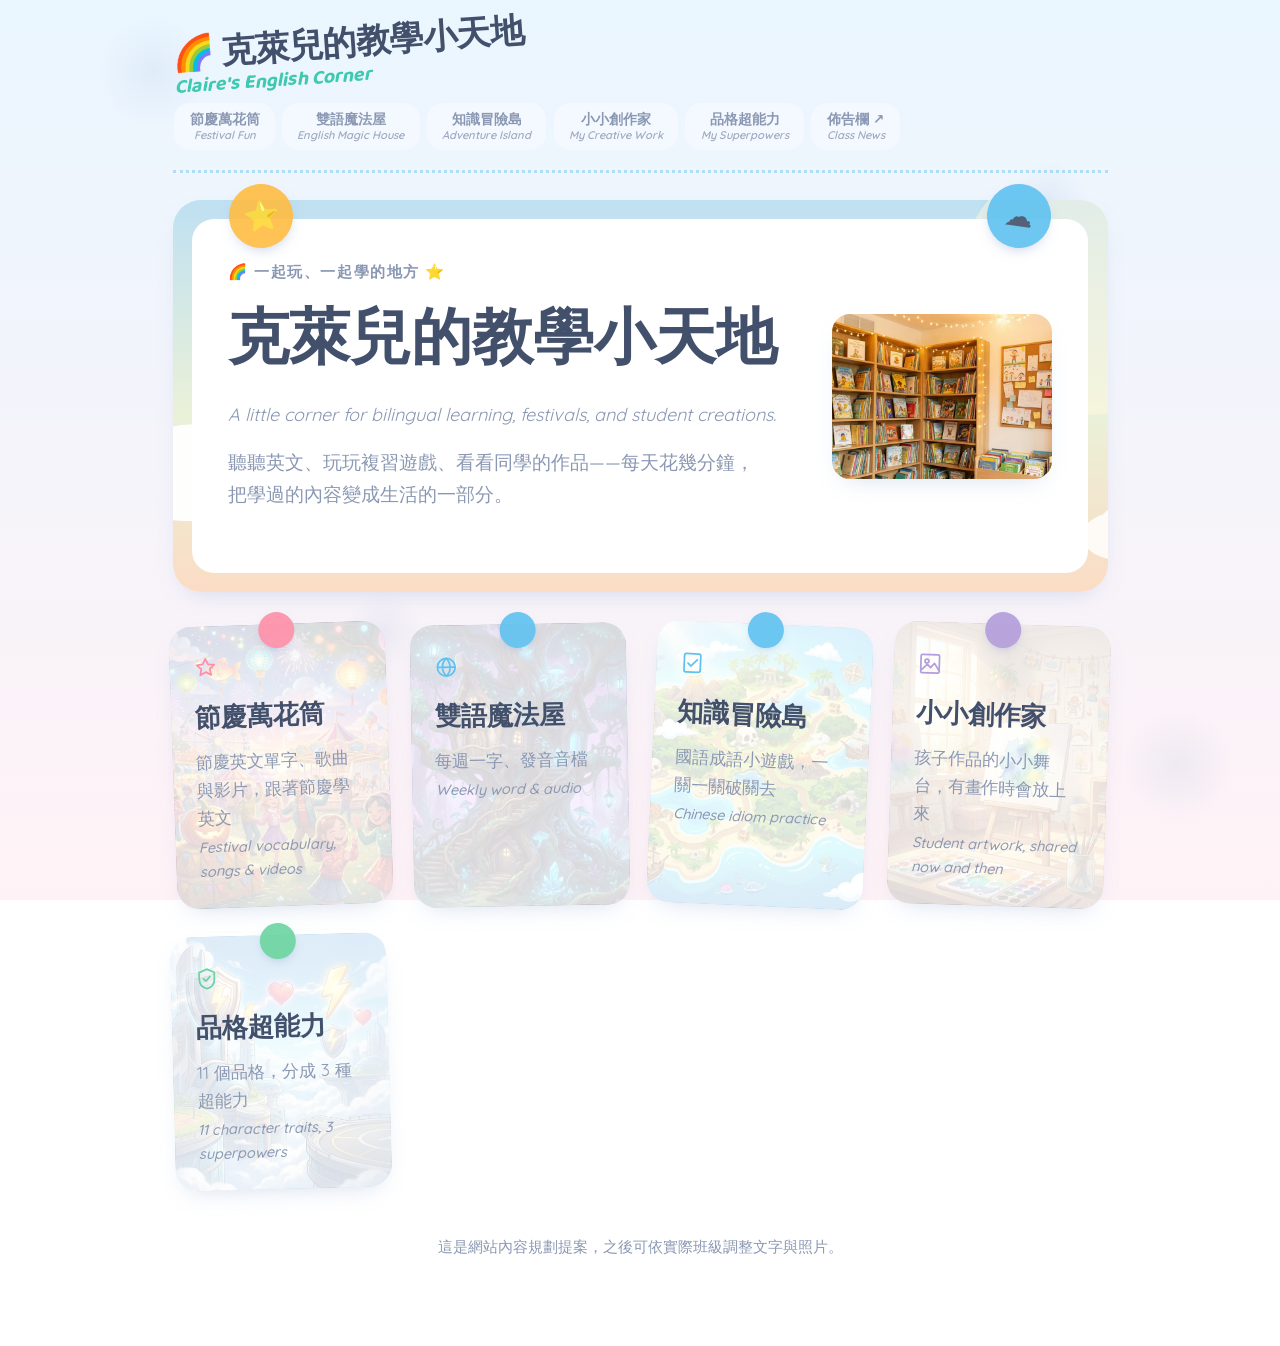
==== commit 309ded5b: "Rename to Claire's English Corner, add 品格超能力 page, restructure 知識冒險島 into tabs, apply scene backgrou" ====
--- a/index.html
+++ b/index.html
@@ -2,23 +2,26 @@
 <html lang="zh-Hant">
 <head>
 <meta charset="utf-8" />
-<title>克萊爾的教學小天地</title>
+<title>克萊兒的教學小天地</title>
 <meta name="viewport" content="width=device-width, initial-scale=1" />
-<meta name="description" content="克萊爾的教學小天地：雙語魔法屋、知識冒險島、小小創作家、節慶萬花筒與品格超能力。" />
+<meta name="description" content="克萊兒的教學小天地：雙語魔法屋、知識冒險島、小小創作家、節慶萬花筒與品格超能力。" />
+<link rel="preconnect" href="https://fonts.googleapis.com" />
+<link rel="preconnect" href="https://fonts.gstatic.com" crossorigin />
+<link href="https://fonts.googleapis.com/css2?family=Baloo+2:wght@500;600;700;800&family=Quicksand:wght@500;600;700&display=swap" rel="stylesheet" />
 <link rel="stylesheet" href="styles.css" />
 </head>
 <body>
 <main class="board">
 
   <nav class="sitenav" aria-label="網站導覽">
-    <a class="brand" href="index.html">📌 <span>克萊爾的教學小天地</span></a>
+    <a class="brand" href="index.html"><span class="nav-zh">🌈 克萊兒的教學小天地</span><span class="nav-en">Claire's English Corner</span></a>
     <div class="sitenav-links">
-      <a href="index.html" aria-current="page">首頁</a>
-      <a href="pages/festival.html">節慶萬花筒</a>
-      <a href="pages/bilingual.html">雙語魔法屋</a>
-      <a href="pages/review.html">知識冒險島</a>
-      <a href="pages/gallery.html">小小創作家</a>
-      <a href="pages/character.html">品格超能力</a>
+      <a href="pages/festival.html"><span class="nav-zh">節慶萬花筒</span><span class="nav-en">Festival Fun</span></a>
+      <a href="pages/bilingual.html"><span class="nav-zh">雙語魔法屋</span><span class="nav-en">English Magic House</span></a>
+      <a href="pages/review.html"><span class="nav-zh">知識冒險島</span><span class="nav-en">Adventure Island</span></a>
+      <a href="pages/gallery.html"><span class="nav-zh">小小創作家</span><span class="nav-en">My Creative Work</span></a>
+      <a href="pages/character.html"><span class="nav-zh">品格超能力</span><span class="nav-en">My Superpowers</span></a>
+      <a class="nav-external" href="#" target="_blank" rel="noopener"><span class="nav-zh">佈告欄</span><span class="nav-en">Class News</span></a>
     </div>
   </nav>
 
@@ -28,16 +31,13 @@
     <div class="tape tape-r" aria-hidden="true"></div>
     <div class="hero-panel">
       <div class="hero-text">
-        <p class="eyebrow">北斗國小 3年○班 · Class Homeroom</p>
-        <h1>克萊爾的教學小天地</h1>
+        <p class="eyebrow">🌈 一起玩、一起學的地方 ⭐</p>
+        <h1>克萊兒的教學小天地</h1>
         <p class="hero-en">A little corner for bilingual learning, festivals, and student creations.</p>
         <p class="tagline">聽聽英文、玩玩複習遊戲、看看同學的作品——每天花幾分鐘，把學過的內容變成生活的一部分。</p>
       </div>
       <div class="hero-photo">
-        <div class="photo-placeholder">
-          <svg width="34" height="34" viewBox="0 0 24 24" fill="none" stroke="currentColor" stroke-width="1.5" stroke-linecap="round" stroke-linejoin="round"><path d="M4 8.2A1.8 1.8 0 0 1 5.8 6.4h1.4l.8-1.6h8l.8 1.6h1.4A1.8 1.8 0 0 1 20 8.2v9A1.8 1.8 0 0 1 18.2 19H5.8A1.8 1.8 0 0 1 4 17.2z"/><circle cx="12" cy="12.6" r="3.4"/></svg>
-          <span class="ph-label">教室日常照片位置<span class="en">Classroom photo placeholder</span></span>
-        </div>
+        <img class="hero-photo-img" src="assets/classroom-photo.jpg" alt="教室日常照片">
       </div>
     </div>
   </header>
@@ -45,31 +45,31 @@
   <!-- Services -->
   <section class="grid" aria-label="班級網站分區">
 
-    <a class="card card-coral" style="--tilt:-2deg" href="pages/festival.html">
+    <a class="card card-coral has-scene card-scene-festival" style="--tilt:-2deg" href="pages/festival.html">
       <svg class="card-icon" width="26" height="26" viewBox="0 0 24 24" fill="none" stroke="currentColor" stroke-width="1.6" stroke-linecap="round" stroke-linejoin="round"><path d="M12 3l2.4 5.1 5.6.6-4.2 3.8 1.2 5.5L12 15.3 6.9 18l1.2-5.5-4.2-3.8 5.6-.6z"/></svg>
       <h3>節慶萬花筒</h3>
       <p>節慶英文單字、歌曲與影片，跟著節慶學英文<span class="bi-en">Festival vocabulary, songs & videos</span></p>
     </a>
 
-    <a class="card card-sky" style="--tilt:-1deg" href="pages/bilingual.html">
+    <a class="card card-sky has-scene card-scene-bilingual" style="--tilt:-1deg" href="pages/bilingual.html">
       <svg class="card-icon" width="26" height="26" viewBox="0 0 24 24" fill="none" stroke="currentColor" stroke-width="1.6" stroke-linecap="round" stroke-linejoin="round"><circle cx="12" cy="12" r="8.2"/><path d="M4 12h16M12 3.8c2.3 2.2 3.5 5.1 3.5 8.2s-1.2 6-3.5 8.2c-2.3-2.2-3.5-5.1-3.5-8.2S9.7 6 12 3.8z"/></svg>
       <h3>雙語魔法屋</h3>
-      <p>每週一字、發音音檔、口說小任務<span class="bi-en">Weekly word, audio & speaking task</span></p>
+      <p>每週一字、發音音檔<span class="bi-en">Weekly word & audio</span></p>
     </a>
 
-    <a class="card card-sky" style="--tilt:2.5deg" href="pages/review.html">
+    <a class="card card-sky has-scene card-scene-review" style="--tilt:2.5deg" href="pages/review.html">
       <svg class="card-icon" width="26" height="26" viewBox="0 0 24 24" fill="none" stroke="currentColor" stroke-width="1.6" stroke-linecap="round" stroke-linejoin="round"><rect x="4.5" y="3.5" width="15" height="17" rx="1.8"/><path d="M8 12.3l2.6 2.6L16.4 9"/></svg>
       <h3>知識冒險島</h3>
-      <p>國語成語、數學小概念，練習複習題<span class="bi-en">Chinese & math practice</span></p>
+      <p>國語成語小遊戲，一關一關破關去<span class="bi-en">Chinese idiom practice</span></p>
     </a>
 
-    <a class="card card-lavender" style="--tilt:1.8deg" href="pages/gallery.html">
+    <a class="card card-lavender has-scene card-scene-gallery" style="--tilt:1.8deg" href="pages/gallery.html">
       <svg class="card-icon" width="26" height="26" viewBox="0 0 24 24" fill="none" stroke="currentColor" stroke-width="1.6" stroke-linecap="round" stroke-linejoin="round"><rect x="3.5" y="3.5" width="17" height="17" rx="1.2"/><circle cx="9" cy="9.5" r="1.8"/><path d="M4.5 17.5l5-5 3 3 3.5-4 4 6"/></svg>
       <h3>小小創作家</h3>
-      <p>日記、美勞、寫作投稿，孩子的舞台<span class="bi-en">Student work on display</span></p>
+      <p>孩子作品的小小舞台，有畫作時會放上來<span class="bi-en">Student artwork, shared now and then</span></p>
     </a>
 
-    <a class="card card-sage" style="--tilt:-1.5deg" href="pages/character.html">
+    <a class="card card-sage has-scene card-scene-character" style="--tilt:-1.5deg" href="pages/character.html">
       <svg class="card-icon" width="26" height="26" viewBox="0 0 24 24" fill="none" stroke="currentColor" stroke-width="1.6" stroke-linecap="round" stroke-linejoin="round"><path d="M12 3l7 3v6c0 5-3 8-7 9-4-1-7-4-7-9V6l7-3z"/><path d="M9 12l2 2 4-4"/></svg>
       <h3>品格超能力</h3>
       <p>11 個品格，分成 3 種超能力<span class="bi-en">11 character traits, 3 superpowers</span></p>
--- a/styles.css
+++ b/styles.css
@@ -1,73 +1,79 @@
-/* 北斗國小 3年○班・班級基地 — 共用樣式（軟木布告欄主題） */
+/* 北斗國小 3年○班・班級基地 — 共用樣式（可愛雲朵風） */
 
 :root{
-  --bg:#e4d3ac;
-  --bg-fiber: rgba(59,42,31,.05);
-  --surface:#fbf6ec;
-  --surface-2:#f2e6cc;
-  --ink:#3b2a1f;
-  --ink-soft:#6b5a46;
-  --pine:#3f6653;
-  --pine-ink:#fbf6ec;
-  --ring: #3f6653;
-
-  --coral:#e2634f;   --coral-ink:#fff7f2;
-  --mustard:#c98a1f; --mustard-ink:#2c2010;
-  --sky:#3e7ca0;     --sky-ink:#fbf9f2;
-  --sage:#5d8156;    --sage-ink:#fbf9f2;
-  --lavender:#7c6796; --lavender-ink:#fbf6ec;
-
-  --shadow: 0 10px 22px -12px rgba(59,42,31,.45);
-  --shadow-lift: 0 18px 30px -14px rgba(59,42,31,.55);
+  --bg-top:#eaf6ff;
+  --bg-bottom:#fff2f6;
+  --bg-fiber: rgba(120,150,200,.10);
+  --surface:#ffffff;
+  --surface-2:#f4f9ff;
+  --ink:#42506b;
+  --ink-soft:#8b98b3;
+  --pine:#3ec9b0;
+  --pine-ink:#ffffff;
+  --ring: #3ec9b0;
+
+  --coral:#ff8fa8;   --coral-ink:#ffffff;
+  --mustard:#ffbc42; --mustard-ink:#4a3308;
+  --sky:#5ec2f0;      --sky-ink:#ffffff;
+  --sage:#6bd4a0;     --sage-ink:#0e3d2a;
+  --lavender:#b39ddb; --lavender-ink:#ffffff;
+
+  --shadow: 0 10px 24px -12px rgba(120,150,200,.35);
+  --shadow-lift: 0 18px 32px -14px rgba(120,150,200,.5);
+  --scene-wash: rgba(255,255,255,.84);
 }
 
 @media (prefers-color-scheme: dark){
   :root{
-    --bg:#211d17;
-    --bg-fiber: rgba(255,246,230,.045);
-    --surface:#332c22;
-    --surface-2:#3c3327;
-    --ink:#f1e7d3;
-    --ink-soft:#c9bba1;
-    --pine:#84b79c;
-    --pine-ink:#1c261f;
-    --ring:#84b79c;
-
-    --coral:#e88574;    --coral-ink:#2a1310;
-    --mustard:#e0ac4c;  --mustard-ink:#2a1e08;
-    --sky:#6facc9;      --sky-ink:#0f2029;
-    --sage:#85ad79;     --sage-ink:#132015;
-    --lavender:#a692c4; --lavender-ink:#1d1726;
+    --bg-top:#1c2140;
+    --bg-bottom:#241a33;
+    --bg-fiber: rgba(180,200,255,.06);
+    --surface:#2b3156;
+    --surface-2:#333a62;
+    --ink:#eef0fb;
+    --ink-soft:#aab0d6;
+    --pine:#5fe0c6;
+    --pine-ink:#132621;
+    --ring:#5fe0c6;
+
+    --coral:#ff9fb6;    --coral-ink:#3a0f1c;
+    --mustard:#ffcd6b;  --mustard-ink:#3a2705;
+    --sky:#7dd0f7;      --sky-ink:#0d2636;
+    --sage:#7fe0b3;     --sage-ink:#0c2a1c;
+    --lavender:#c3b1ea; --lavender-ink:#241a3a;
 
     --shadow: 0 10px 24px -12px rgba(0,0,0,.55);
     --shadow-lift: 0 20px 34px -14px rgba(0,0,0,.65);
+    --scene-wash: rgba(18,20,38,.76);
   }
 }
 :root[data-theme="dark"]{
-  --bg:#211d17; --bg-fiber: rgba(255,246,230,.045);
-  --surface:#332c22; --surface-2:#3c3327;
-  --ink:#f1e7d3; --ink-soft:#c9bba1;
-  --pine:#84b79c; --pine-ink:#1c261f; --ring:#84b79c;
-  --coral:#e88574; --coral-ink:#2a1310;
-  --mustard:#e0ac4c; --mustard-ink:#2a1e08;
-  --sky:#6facc9; --sky-ink:#0f2029;
-  --sage:#85ad79; --sage-ink:#132015;
-  --lavender:#a692c4; --lavender-ink:#1d1726;
+  --bg-top:#1c2140; --bg-bottom:#241a33; --bg-fiber: rgba(180,200,255,.06);
+  --surface:#2b3156; --surface-2:#333a62;
+  --ink:#eef0fb; --ink-soft:#aab0d6;
+  --pine:#5fe0c6; --pine-ink:#132621; --ring:#5fe0c6;
+  --coral:#ff9fb6; --coral-ink:#3a0f1c;
+  --mustard:#ffcd6b; --mustard-ink:#3a2705;
+  --sky:#7dd0f7; --sky-ink:#0d2636;
+  --sage:#7fe0b3; --sage-ink:#0c2a1c;
+  --lavender:#c3b1ea; --lavender-ink:#241a3a;
   --shadow: 0 10px 24px -12px rgba(0,0,0,.55);
   --shadow-lift: 0 20px 34px -14px rgba(0,0,0,.65);
+  --scene-wash: rgba(18,20,38,.76);
 }
 :root[data-theme="light"]{
-  --bg:#e4d3ac; --bg-fiber: rgba(59,42,31,.05);
-  --surface:#fbf6ec; --surface-2:#f2e6cc;
-  --ink:#3b2a1f; --ink-soft:#6b5a46;
-  --pine:#3f6653; --pine-ink:#fbf6ec; --ring:#3f6653;
-  --coral:#e2634f; --coral-ink:#fff7f2;
-  --mustard:#c98a1f; --mustard-ink:#2c2010;
-  --sky:#3e7ca0; --sky-ink:#fbf9f2;
-  --sage:#5d8156; --sage-ink:#fbf9f2;
-  --lavender:#7c6796; --lavender-ink:#fbf6ec;
-  --shadow: 0 10px 22px -12px rgba(59,42,31,.45);
-  --shadow-lift: 0 18px 30px -14px rgba(59,42,31,.55);
+  --bg-top:#eaf6ff; --bg-bottom:#fff2f6; --bg-fiber: rgba(120,150,200,.10);
+  --surface:#ffffff; --surface-2:#f4f9ff;
+  --ink:#42506b; --ink-soft:#8b98b3;
+  --pine:#3ec9b0; --pine-ink:#ffffff; --ring:#3ec9b0;
+  --coral:#ff8fa8; --coral-ink:#ffffff;
+  --mustard:#ffbc42; --mustard-ink:#4a3308;
+  --sky:#5ec2f0; --sky-ink:#ffffff;
+  --sage:#6bd4a0; --sage-ink:#0e3d2a;
+  --lavender:#b39ddb; --lavender-ink:#ffffff;
+  --shadow: 0 10px 24px -12px rgba(120,150,200,.35);
+  --shadow-lift: 0 18px 32px -14px rgba(120,150,200,.5);
+  --scene-wash: rgba(255,255,255,.84);
 }
 
 *{ box-sizing:border-box; }
@@ -75,15 +81,20 @@
   position:absolute; width:1px; height:1px; padding:0; margin:-1px;
   overflow:hidden; clip:rect(0,0,0,0); white-space:nowrap; border:0;
 }
-html{ -webkit-text-size-adjust:100%; }
+html{ -webkit-text-size-adjust:100%; font-size:18px; }
 body{
   margin:0;
   color:var(--ink);
   background:
-    radial-gradient(circle at 1px 1px, var(--bg-fiber) 1px, transparent 1.4px) 0 0/14px 14px,
-    var(--bg);
-  font-family: "PingFang TC","Microsoft JhengHei","Noto Sans TC",system-ui,-apple-system,sans-serif;
-  line-height:1.6;
+    radial-gradient(circle at 12% 8%, var(--bg-fiber) 0, transparent 4%),
+    radial-gradient(circle at 82% 22%, var(--bg-fiber) 0, transparent 3%),
+    radial-gradient(circle at 30% 70%, var(--bg-fiber) 0, transparent 3.5%),
+    radial-gradient(circle at 92% 85%, var(--bg-fiber) 0, transparent 4%),
+    linear-gradient(180deg, var(--bg-top), var(--bg-bottom));
+  background-attachment:fixed;
+  font-family: "Quicksand","PingFang TC","Microsoft JhengHei","Noto Sans TC",system-ui,-apple-system,sans-serif;
+  line-height:1.65;
+  font-size:1rem;
 }
 a{ color:inherit; }
 .board{
@@ -92,11 +103,14 @@
   padding:1.4rem 1.25rem 4rem;
 }
 
+h1, h2, h3, .brand, .btn{ font-family:"Baloo 2","PingFang TC","Microsoft JhengHei","Noto Sans TC",system-ui,-apple-system,sans-serif; }
+
 .eyebrow{
-  font-size:.72rem;
-  letter-spacing:.14em;
-  color:var(--ink-soft);
-  margin:0 0 .35rem;
+  font-size:.85rem;
+  font-weight:700;
+  letter-spacing:.1em;
+  color:var(--ink-soft);
+  margin:0 0 .4rem;
   text-transform:uppercase;
 }
 .eyebrow-coral{color:var(--coral)}
@@ -108,43 +122,60 @@
 /* ---------- site nav ---------- */
 .sitenav{
   display:flex;
+  flex-wrap:wrap;
   align-items:center;
-  gap:1rem;
+  gap:.6rem 1rem;
   margin-bottom:1.5rem;
   padding-bottom:.9rem;
-  border-bottom:1px dashed color-mix(in srgb, var(--ink) 25%, transparent);
+  border-bottom:3px dotted color-mix(in srgb, var(--sky) 45%, transparent);
 }
 .sitenav .brand{
-  font-weight:800;
-  font-size:1rem;
+  display:flex;
+  flex-direction:column;
+  gap:.05rem;
   text-decoration:none;
   white-space:nowrap;
   flex:0 0 auto;
-}
-.sitenav .brand span{ color:var(--pine); }
+  line-height:1.15;
+  transform:rotate(-4deg);
+  transition:transform .15s ease;
+}
+.sitenav .brand:hover{ transform:rotate(-4deg) scale(1.03); }
+.sitenav .brand .nav-zh{ font-size:1.9rem; font-weight:800; letter-spacing:-.01em; color:var(--ink); }
+.sitenav .brand .nav-en{ font-size:1.1rem; font-weight:700; font-style:italic; color:var(--pine); }
 .sitenav-links{
   display:flex;
   gap:.4rem;
   overflow-x:auto;
   padding:.2rem .1rem;
   scrollbar-width:thin;
+  flex:1 1 auto;
+  min-width:0;
 }
 .sitenav-links a{
   flex:0 0 auto;
-  font-size:.8rem;
-  font-weight:600;
+  display:flex;
+  flex-direction:column;
+  align-items:center;
+  gap:.05rem;
+  line-height:1.3;
   text-decoration:none;
   color:var(--ink-soft);
-  padding:.35rem .75rem;
-  border-radius:999px;
+  padding:.4rem .85rem;
+  border-radius:16px;
   background:var(--surface-2);
   white-space:nowrap;
-}
-.sitenav-links a:hover{ color:var(--ink); }
+  transition:transform .15s ease, background-color .15s ease, color .15s ease;
+}
+.sitenav-links a .nav-zh{ font-size:.75rem; font-weight:700; }
+.sitenav-links a .nav-en{ font-size:.62rem; font-weight:600; font-style:italic; opacity:.8; }
+.sitenav-links a:hover{ color:var(--ink); transform:translateY(-1px); }
 .sitenav-links a[aria-current="page"]{
   background:var(--pine);
   color:var(--pine-ink);
 }
+.sitenav-links a[aria-current="page"] .nav-en{ opacity:.9; }
+.sitenav-links a.nav-external .nav-zh::after{ content:" ↗"; }
 .sitenav-links a:focus-visible, .sitenav .brand:focus-visible{
   outline:3px solid var(--ring); outline-offset:2px;
 }
@@ -152,10 +183,11 @@
 /* ---------- breadcrumb ---------- */
 .breadcrumb{
   font-size:.78rem;
+  font-weight:600;
   color:var(--ink-soft);
   margin:0 0 1rem;
 }
-.breadcrumb a{ text-decoration:none; font-weight:600; }
+.breadcrumb a{ text-decoration:none; font-weight:700; }
 .breadcrumb a:hover{ text-decoration:underline; }
 
 .blank{
@@ -170,20 +202,27 @@
 }
 .tape{
   position:absolute;
-  top:-14px;
-  width:76px;
-  height:28px;
-  background:repeating-linear-gradient(45deg, rgba(255,255,255,.35) 0 6px, rgba(255,255,255,.12) 6px 12px), var(--mustard);
-  opacity:.85;
-  box-shadow:0 3px 6px rgba(0,0,0,.18);
-}
-.tape-l{ left:8%; transform:rotate(-8deg); }
-.tape-r{ right:8%; transform:rotate(7deg); background:repeating-linear-gradient(45deg, rgba(255,255,255,.35) 0 6px, rgba(255,255,255,.12) 6px 12px), var(--sky); }
+  top:-16px;
+  width:64px;
+  height:64px;
+  border-radius:50%;
+  background:var(--mustard);
+  opacity:.9;
+  box-shadow:0 6px 14px -6px rgba(120,150,200,.55);
+  display:flex;
+  align-items:center;
+  justify-content:center;
+  font-size:1.6rem;
+}
+.tape-l{ left:6%; transform:rotate(-8deg); }
+.tape-l::after{ content:"⭐"; }
+.tape-r{ right:6%; transform:rotate(8deg); background:var(--sky); }
+.tape-r::after{ content:"☁️"; }
 
 /* ---------- page hero (subpages) ---------- */
 .page-hero{
   padding:1.1rem;
-  border-radius:14px;
+  border-radius:24px;
   background-size:cover;
   background-position:center;
   box-shadow:var(--shadow);
@@ -194,31 +233,48 @@
   align-items:flex-start;
   gap:1rem;
   background:var(--surface);
-  border-radius:6px;
+  border-radius:18px;
   padding:1.5rem 1.7rem;
   box-shadow:var(--shadow);
 }
 .page-hero .hero-icon{
   flex:0 0 auto;
-  width:52px; height:52px;
+  width:54px; height:54px;
   border-radius:50%;
   display:flex; align-items:center; justify-content:center;
   background:var(--accent);
   color:var(--accent-ink, var(--surface));
+  box-shadow:0 6px 14px -6px rgba(120,150,200,.5);
 }
 .page-hero h1{
-  margin:.1rem 0 .4rem;
-  font-size:clamp(1.3rem,3.4vw,1.7rem);
+  margin:.1rem 0 .5rem;
+  font-size:clamp(1.9rem,4.6vw,2.6rem);
   font-weight:800;
   text-wrap:balance;
 }
-.page-hero p{ margin:0; color:var(--ink-soft); }
+.page-hero p{ margin:0; color:var(--ink-soft); font-size:1.05rem; }
 
 /* ---------- sky backgrounds ---------- */
 .bg-dawn{ background-image:url('assets/bg-dawn.svg'); }
 .bg-golden{ background-image:url('assets/bg-golden.svg'); }
 .bg-mint{ background-image:url('assets/bg-mint.svg'); }
 .bg-lavender{ background-image:url('assets/bg-lavender.svg'); }
+
+/* ---------- page scene backgrounds (faded illustration behind content) ---------- */
+body.has-scene{
+  background-image:
+    linear-gradient(180deg, var(--scene-wash), var(--scene-wash)),
+    var(--scene-img);
+  background-size: cover, cover;
+  background-position: top center, top center;
+  background-repeat: no-repeat, no-repeat;
+  background-attachment: fixed, fixed;
+}
+body.scene-bilingual{ --scene-img: url('assets/scene-bilingual.jpg'); }
+body.scene-review{ --scene-img: url('assets/scene-review.jpg'); }
+body.scene-gallery{ --scene-img: url('assets/scene-gallery.jpg'); }
+body.scene-character{ --scene-img: url('assets/scene-character.jpg'); }
+body.scene-festival{ --scene-img: url('assets/scene-festival.jpg'); }
 
 /* ---------- stat strip ---------- */
 .stat-strip{
@@ -233,7 +289,7 @@
   cursor:pointer;
   text-decoration:none;
   border:none;
-  border-radius:2px;
+  border-radius:16px;
   padding:.85rem 1rem;
   color:var(--ink);
   background:var(--surface-2);
@@ -243,7 +299,7 @@
   gap:.2rem;
   transition:transform .15s ease;
 }
-.chip:hover{ transform:translateY(-2px); }
+.chip:hover{ transform:translateY(-2px) scale(1.02); }
 .chip:focus-visible{ outline:3px solid var(--ring); outline-offset:2px; }
 .chip-label{ font-size:.72rem; letter-spacing:.08em; color:var(--ink-soft); text-transform:uppercase;}
 .chip-value{ font-weight:700; font-size:.98rem; }
@@ -267,31 +323,32 @@
   cursor:pointer;
   border:none;
   background:var(--surface);
-  border-radius:2px;
-  padding:1.5rem 1.2rem 1.3rem;
+  border-radius:22px;
+  padding:1.6rem 1.3rem 1.4rem;
   color:var(--ink);
   box-shadow:var(--shadow);
   transform:rotate(var(--tilt,0deg));
   transition:transform .18s ease, box-shadow .18s ease;
-  clip-path: polygon(0 2%, 3% 0, 97% 0.6%, 100% 3%, 99% 98%, 96% 100%, 4% 99.4%, 1% 97%);
 }
 .card::before{
   content:"";
   position:absolute;
-  top:-10px; left:50%;
-  width:52px; height:20px;
-  transform:translateX(-50%) rotate(-3deg);
-  background:repeating-linear-gradient(45deg, rgba(255,255,255,.35) 0 5px, rgba(255,255,255,.1) 5px 10px), var(--accent);
-  opacity:.8;
+  top:-12px; left:50%;
+  width:36px; height:36px;
+  border-radius:50%;
+  transform:translateX(-50%);
+  background:var(--accent);
+  opacity:.9;
+  box-shadow:0 4px 10px -4px rgba(120,150,200,.5);
 }
 .card:hover, .card:focus-visible{
-  transform:rotate(0deg) translateY(-4px) scale(1.015);
+  transform:rotate(0deg) translateY(-4px) scale(1.02);
   box-shadow:var(--shadow-lift);
 }
 .card:focus-visible{ outline:3px solid var(--ring); outline-offset:3px; }
 .card-icon{ color:var(--accent); margin-bottom:.5rem; }
-.card h3{ margin:0 0 .3rem; font-size:1.08rem; font-weight:800; }
-.card p{ margin:0; font-size:.85rem; color:var(--ink-soft); }
+.card h3{ margin:0 0 .35rem; font-size:1.45rem; font-weight:800; }
+.card p{ margin:0; font-size:.95rem; color:var(--ink-soft); }
 
 .card-coral{ --accent:var(--coral); --accent-ink:var(--coral-ink); }
 .card-mustard{ --accent:var(--mustard); --accent-ink:var(--mustard-ink); }
@@ -299,11 +356,25 @@
 .card-sage{ --accent:var(--sage); --accent-ink:var(--sage-ink); }
 .card-lavender{ --accent:var(--lavender); --accent-ink:var(--lavender-ink); }
 
+.card.has-scene{
+  background-image:
+    linear-gradient(180deg, var(--scene-wash), var(--scene-wash)),
+    var(--scene-img);
+  background-size: cover, cover;
+  background-position: center, center;
+  background-repeat: no-repeat, no-repeat;
+}
+.card-scene-festival{ --scene-img: url('assets/scene-festival.jpg'); }
+.card-scene-bilingual{ --scene-img: url('assets/scene-bilingual.jpg'); }
+.card-scene-review{ --scene-img: url('assets/scene-review.jpg'); }
+.card-scene-gallery{ --scene-img: url('assets/scene-gallery.jpg'); }
+.card-scene-character{ --scene-img: url('assets/scene-character.jpg'); }
+
 /* ---------- content card (subpage sections) ---------- */
 .content-card{
   position:relative;
   background:var(--surface-2);
-  border-radius:6px;
+  border-radius:20px;
   padding:1.6rem 1.8rem;
   box-shadow:var(--shadow);
   margin-bottom:1.6rem;
@@ -313,10 +384,49 @@
   transform:translateY(-4px);
   box-shadow:var(--shadow-lift);
 }
-.content-card h2{ margin:.1rem 0 .6rem; font-size:1.2rem; font-weight:800; text-wrap:balance; }
-.content-card h3{ margin:1.2rem 0 .5rem; font-size:1rem; font-weight:800; }
-.content-lede{ margin:0 0 .8rem; max-width:60ch; }
-.content-note{ color:var(--ink-soft); font-size:.85rem; margin:.5rem 0 0; }
+.content-card h2{ margin:.1rem 0 .7rem; font-size:1.7rem; font-weight:800; text-wrap:balance; }
+.content-card h3{ margin:1.3rem 0 .6rem; font-size:1.2rem; font-weight:800; }
+.content-lede{ margin:0 0 .9rem; max-width:60ch; font-size:1.05rem; }
+.content-note{ color:var(--ink-soft); font-size:.92rem; margin:.6rem 0 0; }
+
+/* ---------- subtab nav (review page level split) ---------- */
+.subtab-nav{
+  display:flex;
+  flex-wrap:wrap;
+  gap:.6rem;
+  margin-bottom:1.6rem;
+}
+.subtab-btn{
+  font-family:"Baloo 2","PingFang TC","Microsoft JhengHei","Noto Sans TC",system-ui,-apple-system,sans-serif;
+  font-size:.95rem;
+  font-weight:700;
+  padding:.55rem 1.2rem;
+  border-radius:999px;
+  border:2px solid transparent;
+  background:var(--surface-2);
+  color:var(--ink-soft);
+  cursor:pointer;
+  transition:transform .15s ease, background-color .15s ease, color .15s ease, border-color .15s ease;
+}
+.subtab-btn:hover{ transform:translateY(-1px); color:var(--ink); }
+.subtab-btn.is-active{
+  background:var(--sky);
+  color:var(--sky-ink);
+  border-color:var(--sky);
+}
+.content-placeholder{ text-align:center; padding:2.6rem 1.5rem; }
+.content-placeholder .content-lede{ margin:0 auto; }
+
+.summary-banner-card{ text-align:center; }
+.summary-banner-card .content-lede{ margin:0 auto .9rem; }
+.summary-banner{
+  display:block;
+  max-width:100%;
+  width:100%;
+  height:auto;
+  border-radius:16px;
+  box-shadow:var(--shadow);
+}
 
 .detail-list{ margin:0 0 .6rem; padding-left:0; list-style:none; display:flex; flex-direction:column; gap:.5rem; max-width:60ch; }
 
@@ -325,7 +435,7 @@
   font-size:.72rem;
   font-weight:700;
   letter-spacing:.04em;
-  padding:.15rem .5rem;
+  padding:.2rem .6rem;
   border-radius:999px;
   margin-right:.4rem;
 }
@@ -341,7 +451,7 @@
 .detail-table .pts{ font-weight:700; }
 .detail-table tr:not(:last-child) td, .detail-table tr:not(:last-child) th{ border-bottom:1px solid var(--surface); }
 .duty-table{ width:100%; text-align:center; }
-.duty-table th{ background:var(--surface); border-radius:4px; }
+.duty-table th{ background:var(--surface); border-radius:10px; }
 .duty-table td{ vertical-align:top; }
 
 .officer-grid{
@@ -351,7 +461,7 @@
 }
 .officer-card{
   background:var(--surface);
-  border-radius:6px;
+  border-radius:16px;
   padding:1rem 1.1rem;
   box-shadow:var(--shadow);
   transition:transform .18s ease, box-shadow .18s ease;
@@ -373,7 +483,7 @@
 }
 .trait-card{
   background:var(--surface);
-  border-radius:8px;
+  border-radius:16px;
   overflow:hidden;
   box-shadow:var(--shadow);
   transition:transform .18s ease, box-shadow .18s ease;
@@ -384,12 +494,20 @@
   cursor:pointer;
   padding:.9rem 1.1rem;
   display:flex;
-  align-items:baseline;
+  align-items:center;
   justify-content:space-between;
   gap:.6rem;
 }
 .trait-card summary::-webkit-details-marker{ display:none; }
 .trait-card summary:focus-visible{ outline:3px solid var(--ring); outline-offset:2px; }
+.trait-card .trait-label{ display:flex; align-items:center; gap:.6rem; }
+.trait-card .trait-badge{
+  width:34px; height:34px;
+  border-radius:50%;
+  object-fit:cover;
+  flex:0 0 auto;
+  box-shadow:var(--shadow);
+}
 .trait-card .trait-zh{ font-weight:800; font-size:1.05rem; }
 .trait-card .trait-en{ display:block; font-size:.7rem; letter-spacing:.06em; text-transform:uppercase; color:var(--ink-soft); margin-top:.15rem; }
 .trait-card .chevron{ color:var(--ink-soft); font-size:.8rem; flex:0 0 auto; transition:transform .2s ease; }
@@ -398,18 +516,18 @@
   padding:.7rem 1.1rem 1rem;
   font-size:.88rem;
   color:var(--ink-soft);
-  border-top:1px dashed color-mix(in srgb, var(--ink) 18%, transparent);
+  border-top:2px dotted color-mix(in srgb, var(--ink) 16%, transparent);
 }
 
 .subject-row, .video-row{ display:flex; flex-wrap:wrap; gap:.6rem; margin:.6rem 0; }
 .subject{
-  background:var(--surface); padding:.5rem .9rem; border-radius:999px; font-size:.85rem; font-weight:600;
+  background:var(--surface); padding:.5rem .9rem; border-radius:999px; font-size:.85rem; font-weight:700;
   box-shadow:var(--shadow);
 }
 .video-card{
   background:var(--surface);
   padding:1.6rem 1rem;
-  border-radius:4px;
+  border-radius:14px;
   font-size:.82rem;
   font-weight:600;
   text-align:center;
@@ -437,7 +555,7 @@
 .hero{
   position:relative;
   padding:1.1rem;
-  border-radius:14px;
+  border-radius:28px;
   background-size:cover;
   background-position:center;
   box-shadow:var(--shadow);
@@ -448,14 +566,13 @@
   align-items:center;
   gap:2.2rem;
   background:var(--surface);
-  border-radius:2px;
+  border-radius:22px;
   padding:2.2rem 2rem;
-  clip-path: polygon(0% 1.5%, 4% 0%, 96% 0.5%, 100% 2%, 99.5% 97%, 95% 100%, 5% 99.3%, 0.5% 96%);
 }
 .hero-text{ flex:1 1 340px; }
-.hero-text h1{ margin:.2rem 0 .3rem; font-size:clamp(1.5rem,4vw,2.15rem); font-weight:800; text-wrap:balance; }
-.hero-en{ margin:0 0 .9rem; color:var(--ink-soft); font-style:italic; font-size:.92rem; }
-.hero .tagline{ margin:0 0 1.3rem; max-width:48ch; }
+.hero-text h1{ margin:.25rem 0 .4rem; font-size:clamp(2.2rem,6vw,3.4rem); font-weight:800; text-wrap:balance; }
+.hero-en{ margin:0 0 1rem; color:var(--ink-soft); font-style:italic; font-size:1rem; }
+.hero .tagline{ margin:0 0 1.3rem; max-width:48ch; font-size:1.05rem; }
 .cta-row{ display:flex; flex-wrap:wrap; gap:.8rem; }
 .btn{
   display:inline-flex; align-items:center; gap:.4rem;
@@ -464,18 +581,22 @@
   text-decoration:none; border:2px solid transparent;
   cursor:pointer; transition:transform .15s ease, box-shadow .15s ease;
 }
-.btn:hover{ transform:translateY(-2px); }
+.btn:hover{ transform:translateY(-2px) scale(1.03); }
 .btn:focus-visible{ outline:3px solid var(--ring); outline-offset:2px; }
 .btn-primary{ background:var(--pine); color:var(--pine-ink); box-shadow:var(--shadow); }
 .btn-ghost{ background:transparent; border-color:var(--pine); color:var(--pine); }
 
 .hero-photo{ flex:0 0 auto; width:220px; }
+.hero-photo-img{
+  display:block; width:100%; aspect-ratio:4/3; object-fit:cover;
+  border-radius:18px; box-shadow:var(--shadow);
+}
 .photo-placeholder{
   display:flex; flex-direction:column; align-items:center; justify-content:center; gap:.6rem;
   aspect-ratio:4/3; width:100%;
-  border-radius:8px;
+  border-radius:18px;
   background:var(--surface-2);
-  border:1.5px dashed color-mix(in srgb, var(--ink) 30%, transparent);
+  border:2.5px dashed color-mix(in srgb, var(--sky) 55%, transparent);
   color:var(--ink-soft);
   text-align:center;
   padding:1rem;
@@ -499,8 +620,8 @@
 
 /* ---------- section head ---------- */
 .section-head{ text-align:center; margin:2.8rem 0 1.5rem; }
-.section-head h2{ margin:.15rem 0 .3rem; font-size:1.5rem; font-weight:800; text-wrap:balance; }
-.section-head .bi-en{ font-size:.85rem; }
+.section-head h2{ margin:.15rem 0 .3rem; font-size:2rem; font-weight:800; text-wrap:balance; }
+.section-head .bi-en{ font-size:.9rem; }
 
 /* ---------- examples ---------- */
 .example-block{ margin-bottom:1.8rem; }
@@ -508,7 +629,7 @@
 .example-block > h3 .bi-en{ display:inline; margin:0; font-size:.78rem; }
 .mini-list{ list-style:none; padding:0; margin:0 0 .8rem; display:flex; flex-direction:column; gap:.55rem; }
 .mini-list li{
-  background:var(--surface); border-radius:4px; padding:.65rem .95rem; font-size:.9rem;
+  background:var(--surface); border-radius:12px; padding:.65rem .95rem; font-size:.9rem;
   box-shadow:var(--shadow); display:flex; justify-content:space-between; gap:.8rem; flex-wrap:wrap;
 }
 .mini-list .mini-date{ color:var(--ink-soft); font-size:.78rem; white-space:nowrap; }
@@ -523,7 +644,7 @@
   font-size:.95rem;
   padding:.75rem 1.1rem;
   border-radius:999px;
-  border:1.5px solid color-mix(in srgb, var(--ink) 22%, transparent);
+  border:2px solid color-mix(in srgb, var(--sky) 40%, transparent);
   background:var(--surface);
   color:var(--ink);
 }
@@ -535,17 +656,18 @@
 /* ---------- audio placeholder ---------- */
 .word-audio-row{ display:flex; align-items:center; gap:.7rem; margin:.6rem 0 .9rem; }
 .audio-btn{
+  appearance:none; -webkit-appearance:none;
   flex:0 0 auto; width:38px; height:38px; border-radius:50%;
   display:flex; align-items:center; justify-content:center;
   background:var(--surface-2);
-  border:1.5px dashed color-mix(in srgb, var(--ink) 32%, transparent);
+  border:2px dashed color-mix(in srgb, var(--sky) 55%, transparent);
   color:var(--ink-soft);
   cursor:pointer;
   transition:color .15s ease, border-color .15s ease, transform .12s ease;
 }
-.audio-btn:hover{ color:var(--sky); border-color:var(--sky); }
+.audio-btn:hover{ color:var(--sky); border-color:var(--sky); transform:scale(1.08); }
 .audio-btn:focus-visible{ outline:3px solid var(--ring); outline-offset:2px; }
-.audio-btn.small{ width:26px; height:26px; border-width:1.2px; }
+.audio-btn.small{ width:26px; height:26px; border-width:1.5px; }
 .audio-btn.audio-pending{ animation:audio-shake .35s ease; border-color:var(--coral); color:var(--coral); }
 @keyframes audio-shake{
   0%,100%{ transform:translateX(0); }
@@ -561,7 +683,7 @@
 /* ---------- download resource ---------- */
 .download-card{
   display:flex; align-items:center; gap:1rem; flex-wrap:wrap;
-  background:var(--surface); border-radius:6px; padding:1.1rem 1.3rem;
+  background:var(--surface); border-radius:16px; padding:1.1rem 1.3rem;
   box-shadow:var(--shadow);
   transition:transform .18s ease, box-shadow .18s ease;
 }
@@ -577,6 +699,49 @@
 .download-card .dl-text{ flex:1 1 200px; }
 .download-card .dl-text strong{ display:block; font-size:.98rem; }
 .download-card .dl-text span{ color:var(--ink-soft); font-size:.82rem; }
+
+/* ---------- quiz game (成語 / 成語接龍 / 部首大挑戰 共用) ---------- */
+.quiz-game{ margin-top:.4rem; }
+.quiz-meta{
+  display:flex; align-items:center; justify-content:space-between; flex-wrap:wrap;
+  gap:.6rem; margin-bottom:.9rem;
+}
+.quiz-score-text{ font-size:.82rem; font-weight:600; color:var(--ink-soft); }
+.quiz-score-text strong{ color:var(--ink); }
+.quiz-prompt{
+  background:var(--surface); border-radius:16px; padding:1rem 1.2rem;
+  font-size:1rem; line-height:1.7; box-shadow:var(--shadow); margin:0 0 1rem;
+}
+.quiz-prompt .blank-char{ color:var(--coral); font-weight:800; letter-spacing:.05em; }
+.quiz-choices{
+  display:grid; grid-template-columns:repeat(auto-fit,minmax(150px,1fr));
+  gap:.6rem; margin-bottom:.9rem;
+}
+.quiz-choice{
+  appearance:none; -webkit-appearance:none;
+  font:inherit; font-weight:700; font-size:.92rem;
+  padding:.75rem .9rem; border-radius:14px; border:2.5px solid transparent;
+  background:var(--surface); color:var(--ink); cursor:pointer;
+  box-shadow:var(--shadow); text-align:center;
+  transition:transform .15s ease, box-shadow .15s ease, border-color .15s ease, background-color .15s ease;
+}
+.quiz-choice:disabled{ opacity:1; color:var(--ink); cursor:default; }
+.quiz-choice:hover:not(:disabled){ transform:translateY(-2px) scale(1.03); box-shadow:var(--shadow-lift); }
+.quiz-choice:focus-visible{ outline:3px solid var(--ring); outline-offset:2px; }
+.quiz-choice.is-correct{ border-color:var(--sage); background:color-mix(in srgb, var(--sage) 22%, var(--surface)); }
+.quiz-choice.is-wrong{ border-color:var(--coral); background:color-mix(in srgb, var(--coral) 22%, var(--surface)); }
+.quiz-feedback{
+  font-size:.9rem; font-weight:700; margin:0 0 1rem;
+  padding:.7rem 1rem; border-radius:14px; background:var(--surface);
+}
+.quiz-feedback.is-correct{ color:var(--sage); }
+.quiz-feedback.is-wrong{ color:var(--coral); }
+.quiz-actions{ display:flex; gap:.7rem; flex-wrap:wrap; }
+.quiz-streak{
+  display:inline-flex; align-items:center; gap:.3rem;
+  background:var(--surface); padding:.3rem .7rem; border-radius:999px;
+  font-size:.82rem; font-weight:700; box-shadow:var(--shadow); color:var(--ink);
+}
 
 /* ---------- reveal-on-scroll ---------- */
 .reveal{ opacity:0; transform:translateY(18px); transition:opacity .6s ease, transform .6s ease; }
@@ -587,4 +752,8 @@
 @media (max-width:640px){
   .hero-panel{ flex-direction:column; padding:1.6rem 1.4rem; }
   .hero-photo{ width:100%; max-width:260px; }
-}
+  .sitenav .brand{ transform:rotate(-3deg); }
+  .sitenav .brand .nav-zh{ font-size:1.3rem; }
+  .sitenav .brand .nav-en{ font-size:.85rem; }
+  .sitenav-links{ width:100%; }
+}
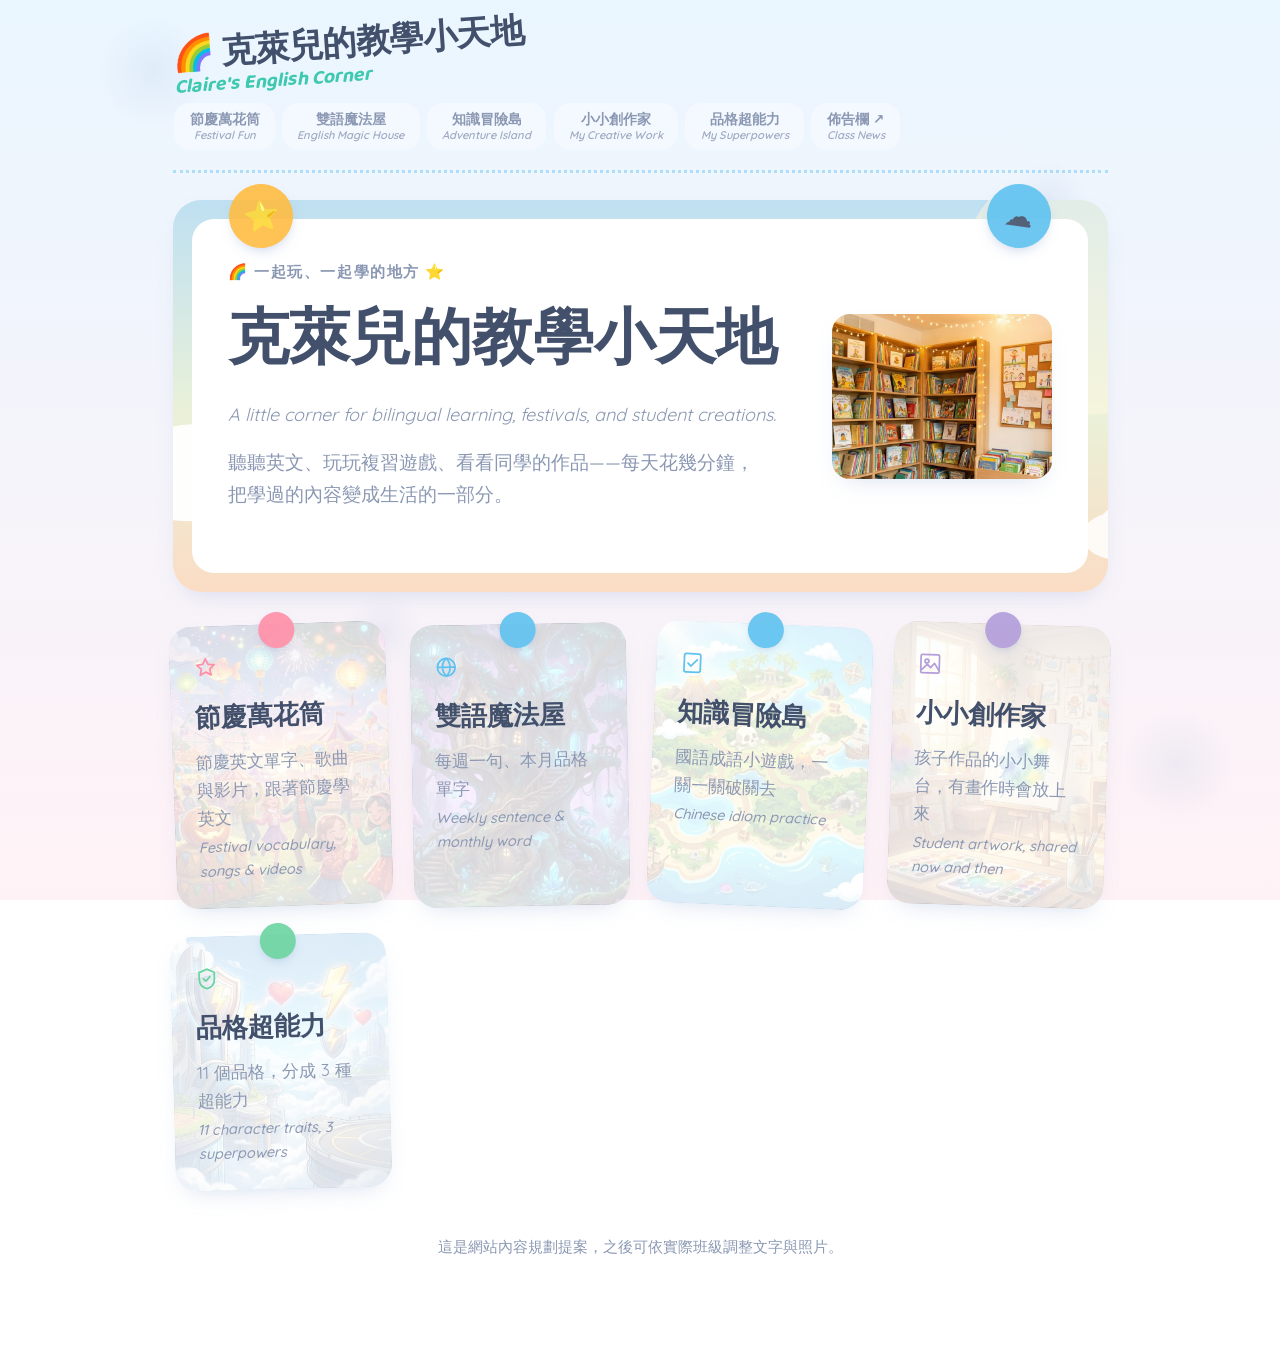
==== commit 1c9ebc39: "Add 期末考複習 quizzes, polish copy, drop school-identifying page titles - 知識冒險島: build 期末考複習 (3 quiz gam" ====
--- a/index.html
+++ b/index.html
@@ -54,7 +54,7 @@
     <a class="card card-sky has-scene card-scene-bilingual" style="--tilt:-1deg" href="pages/bilingual.html">
       <svg class="card-icon" width="26" height="26" viewBox="0 0 24 24" fill="none" stroke="currentColor" stroke-width="1.6" stroke-linecap="round" stroke-linejoin="round"><circle cx="12" cy="12" r="8.2"/><path d="M4 12h16M12 3.8c2.3 2.2 3.5 5.1 3.5 8.2s-1.2 6-3.5 8.2c-2.3-2.2-3.5-5.1-3.5-8.2S9.7 6 12 3.8z"/></svg>
       <h3>雙語魔法屋</h3>
-      <p>每週一字、發音音檔<span class="bi-en">Weekly word & audio</span></p>
+      <p>每週一句、本月品格單字<span class="bi-en">Weekly sentence & monthly word</span></p>
     </a>
 
     <a class="card card-sky has-scene card-scene-review" style="--tilt:2.5deg" href="pages/review.html">
--- a/styles.css
+++ b/styles.css
@@ -387,6 +387,8 @@
 .content-card h2{ margin:.1rem 0 .7rem; font-size:1.7rem; font-weight:800; text-wrap:balance; }
 .content-card h3{ margin:1.3rem 0 .6rem; font-size:1.2rem; font-weight:800; }
 .content-lede{ margin:0 0 .9rem; max-width:60ch; font-size:1.05rem; }
+.idiom-page{ display:block; width:100%; border-radius:14px; box-shadow:var(--shadow); }
+.idiom-page + .idiom-page{ margin-top:1rem; }
 .content-note{ color:var(--ink-soft); font-size:.92rem; margin:.6rem 0 0; }
 
 /* ---------- subtab nav (review page level split) ---------- */
@@ -517,6 +519,18 @@
   font-size:.88rem;
   color:var(--ink-soft);
   border-top:2px dotted color-mix(in srgb, var(--ink) 16%, transparent);
+}
+.trait-video-wrap{
+  position:relative;
+  width:100%;
+  aspect-ratio:16/9;
+  margin:0 0 1.1rem;
+  background:#000;
+}
+.trait-video{
+  position:absolute; inset:0;
+  width:100%; height:100%;
+  border:none;
 }
 
 .subject-row, .video-row{ display:flex; flex-wrap:wrap; gap:.6rem; margin:.6rem 0; }
@@ -680,6 +694,17 @@
 .audio-hint{ font-size:.8rem; color:var(--ink-soft); }
 .audio-hint .en{ display:block; font-style:italic; font-size:.85em; margin-top:.1em; }
 
+.lesson-image{ display:block; width:100%; border-radius:16px; box-shadow:var(--shadow); margin-bottom:1.2rem; }
+.char-badge{ width:34px; height:34px; border-radius:50%; object-fit:cover; flex:0 0 auto; box-shadow:var(--shadow); margin-right:.2rem; }
+.bi-en-line{ font-style:italic; color:var(--ink-soft); font-size:.9em; margin:-.5rem 0 .9rem; }
+.word-chip-grid{ display:flex; flex-wrap:wrap; gap:.6rem; padding:0; margin:0; list-style:none; }
+.word-chip{
+  display:flex; align-items:center; gap:.5rem;
+  background:var(--surface-2); border-radius:999px;
+  padding:.35rem .9rem .35rem .35rem;
+  font-size:.92rem; font-weight:600;
+}
+
 /* ---------- download resource ---------- */
 .download-card{
   display:flex; align-items:center; gap:1rem; flex-wrap:wrap;
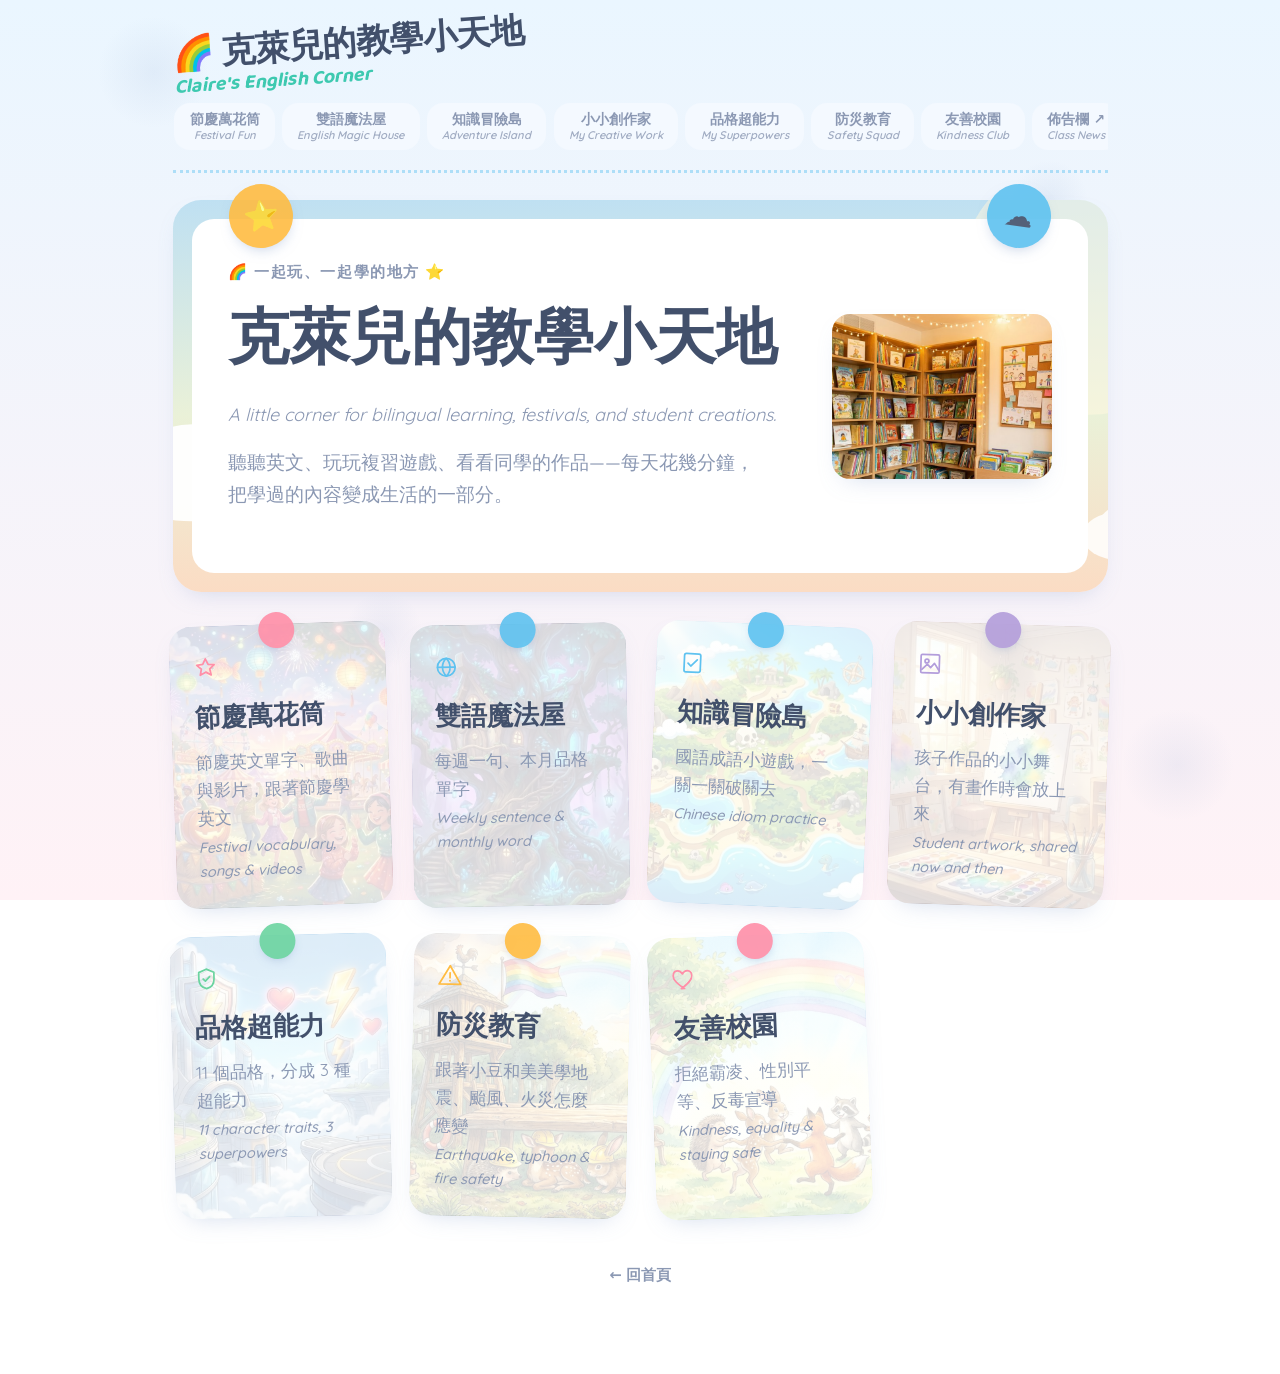
==== commit 372751e7: "Add 防災教育 and 友善校園 sections with picture books and scene art New pages cover 7 picture books (地震/颱風/消" ====
--- a/index.html
+++ b/index.html
@@ -4,7 +4,7 @@
 <meta charset="utf-8" />
 <title>克萊兒的教學小天地</title>
 <meta name="viewport" content="width=device-width, initial-scale=1" />
-<meta name="description" content="克萊兒的教學小天地：雙語魔法屋、知識冒險島、小小創作家、節慶萬花筒與品格超能力。" />
+<meta name="description" content="克萊兒的教學小天地：雙語魔法屋、知識冒險島、小小創作家、節慶萬花筒、品格超能力、防災教育與友善校園。" />
 <link rel="preconnect" href="https://fonts.googleapis.com" />
 <link rel="preconnect" href="https://fonts.gstatic.com" crossorigin />
 <link href="https://fonts.googleapis.com/css2?family=Baloo+2:wght@500;600;700;800&family=Quicksand:wght@500;600;700&display=swap" rel="stylesheet" />
@@ -21,6 +21,8 @@
       <a href="pages/review.html"><span class="nav-zh">知識冒險島</span><span class="nav-en">Adventure Island</span></a>
       <a href="pages/gallery.html"><span class="nav-zh">小小創作家</span><span class="nav-en">My Creative Work</span></a>
       <a href="pages/character.html"><span class="nav-zh">品格超能力</span><span class="nav-en">My Superpowers</span></a>
+      <a href="pages/disaster-prep.html"><span class="nav-zh">防災教育</span><span class="nav-en">Safety Squad</span></a>
+      <a href="pages/friendly-campus.html"><span class="nav-zh">友善校園</span><span class="nav-en">Kindness Club</span></a>
       <a class="nav-external" href="#" target="_blank" rel="noopener"><span class="nav-zh">佈告欄</span><span class="nav-en">Class News</span></a>
     </div>
   </nav>
@@ -75,10 +77,22 @@
       <p>11 個品格，分成 3 種超能力<span class="bi-en">11 character traits, 3 superpowers</span></p>
     </a>
 
+    <a class="card card-mustard has-scene card-scene-disaster-prep" style="--tilt:1.2deg" href="pages/disaster-prep.html">
+      <svg class="card-icon" width="26" height="26" viewBox="0 0 24 24" fill="none" stroke="currentColor" stroke-width="1.6" stroke-linecap="round" stroke-linejoin="round"><path d="M12 3L2 20h20L12 3z"/><path d="M12 9.5v4.5"/><circle cx="12" cy="16.8" r=".9" fill="currentColor" stroke="none"/></svg>
+      <h3>防災教育</h3>
+      <p>跟著小豆和美美學地震、颱風、火災怎麼應變<span class="bi-en">Earthquake, typhoon & fire safety</span></p>
+    </a>
+
+    <a class="card card-coral has-scene card-scene-friendly-campus" style="--tilt:-2.2deg" href="pages/friendly-campus.html">
+      <svg class="card-icon" width="26" height="26" viewBox="0 0 24 24" fill="none" stroke="currentColor" stroke-width="1.6" stroke-linecap="round" stroke-linejoin="round"><path d="M12 20s-7-4.5-9.5-9C1 7 2.5 3.5 6 3.5c2 0 3.5 1.3 4.5 3 1-1.7 2.5-3 4.5-3 3.5 0 5 3.5 3.5 7.5-2.5 4.5-9.5 9-9.5 9z"/></svg>
+      <h3>友善校園</h3>
+      <p>拒絕霸凌、性別平等、反毒宣導<span class="bi-en">Kindness, equality & staying safe</span></p>
+    </a>
+
   </section>
 
   <footer class="board-footer">
-    <p>這是網站內容規劃提案，之後可依實際班級調整文字與照片。</p>
+    <p><a href="index.html">← 回首頁</a></p>
   </footer>
 </main>
 </body>
--- a/styles.css
+++ b/styles.css
@@ -275,6 +275,8 @@
 body.scene-gallery{ --scene-img: url('assets/scene-gallery.jpg'); }
 body.scene-character{ --scene-img: url('assets/scene-character.jpg'); }
 body.scene-festival{ --scene-img: url('assets/scene-festival.jpg'); }
+body.scene-disaster-prep{ --scene-img: url('assets/scene-disaster-prep.jpg'); }
+body.scene-friendly-campus{ --scene-img: url('assets/scene-friendly-campus.jpg'); }
 
 /* ---------- stat strip ---------- */
 .stat-strip{
@@ -369,6 +371,8 @@
 .card-scene-review{ --scene-img: url('assets/scene-review.jpg'); }
 .card-scene-gallery{ --scene-img: url('assets/scene-gallery.jpg'); }
 .card-scene-character{ --scene-img: url('assets/scene-character.jpg'); }
+.card-scene-disaster-prep{ --scene-img: url('assets/scene-disaster-prep.jpg'); }
+.card-scene-friendly-campus{ --scene-img: url('assets/scene-friendly-campus.jpg'); }
 
 /* ---------- content card (subpage sections) ---------- */
 .content-card{
@@ -387,8 +391,33 @@
 .content-card h2{ margin:.1rem 0 .7rem; font-size:1.7rem; font-weight:800; text-wrap:balance; }
 .content-card h3{ margin:1.3rem 0 .6rem; font-size:1.2rem; font-weight:800; }
 .content-lede{ margin:0 0 .9rem; max-width:60ch; font-size:1.05rem; }
-.idiom-page{ display:block; width:100%; border-radius:14px; box-shadow:var(--shadow); }
+.idiom-page{ display:block; width:100%; border-radius:14px; box-shadow:var(--shadow); cursor:zoom-in; transition:opacity .15s ease; }
+.idiom-page:hover{ opacity:.9; }
 .idiom-page + .idiom-page{ margin-top:1rem; }
+
+/* ---------- lightbox (click-to-zoom for lesson/idiom images) ---------- */
+.lightbox-overlay{
+  display:none;
+  position:fixed; inset:0; z-index:999;
+  background:rgba(20,20,30,.85);
+  align-items:center; justify-content:center;
+  padding:2rem;
+  cursor:zoom-out;
+}
+.lightbox-overlay.is-open{ display:flex; }
+.lightbox-overlay img{
+  max-width:100%; max-height:100%;
+  border-radius:12px;
+  box-shadow:0 20px 50px -10px rgba(0,0,0,.6);
+}
+.lightbox-close{
+  position:fixed; top:1.2rem; right:1.4rem;
+  width:42px; height:42px; border-radius:50%;
+  border:none; background:rgba(255,255,255,.92); color:#333;
+  font-size:1.4rem; line-height:1; cursor:pointer;
+  display:flex; align-items:center; justify-content:center;
+  box-shadow:0 4px 12px rgba(0,0,0,.3);
+}
 .content-note{ color:var(--ink-soft); font-size:.92rem; margin:.6rem 0 0; }
 
 /* ---------- subtab nav (review page level split) ---------- */
@@ -694,7 +723,8 @@
 .audio-hint{ font-size:.8rem; color:var(--ink-soft); }
 .audio-hint .en{ display:block; font-style:italic; font-size:.85em; margin-top:.1em; }
 
-.lesson-image{ display:block; width:100%; border-radius:16px; box-shadow:var(--shadow); margin-bottom:1.2rem; }
+.lesson-image{ display:block; width:100%; border-radius:16px; box-shadow:var(--shadow); margin-bottom:1.2rem; cursor:zoom-in; transition:opacity .15s ease; }
+.lesson-image:hover{ opacity:.9; }
 .char-badge{ width:34px; height:34px; border-radius:50%; object-fit:cover; flex:0 0 auto; box-shadow:var(--shadow); margin-right:.2rem; }
 .bi-en-line{ font-style:italic; color:var(--ink-soft); font-size:.9em; margin:-.5rem 0 .9rem; }
 .word-chip-grid{ display:flex; flex-wrap:wrap; gap:.6rem; padding:0; margin:0; list-style:none; }
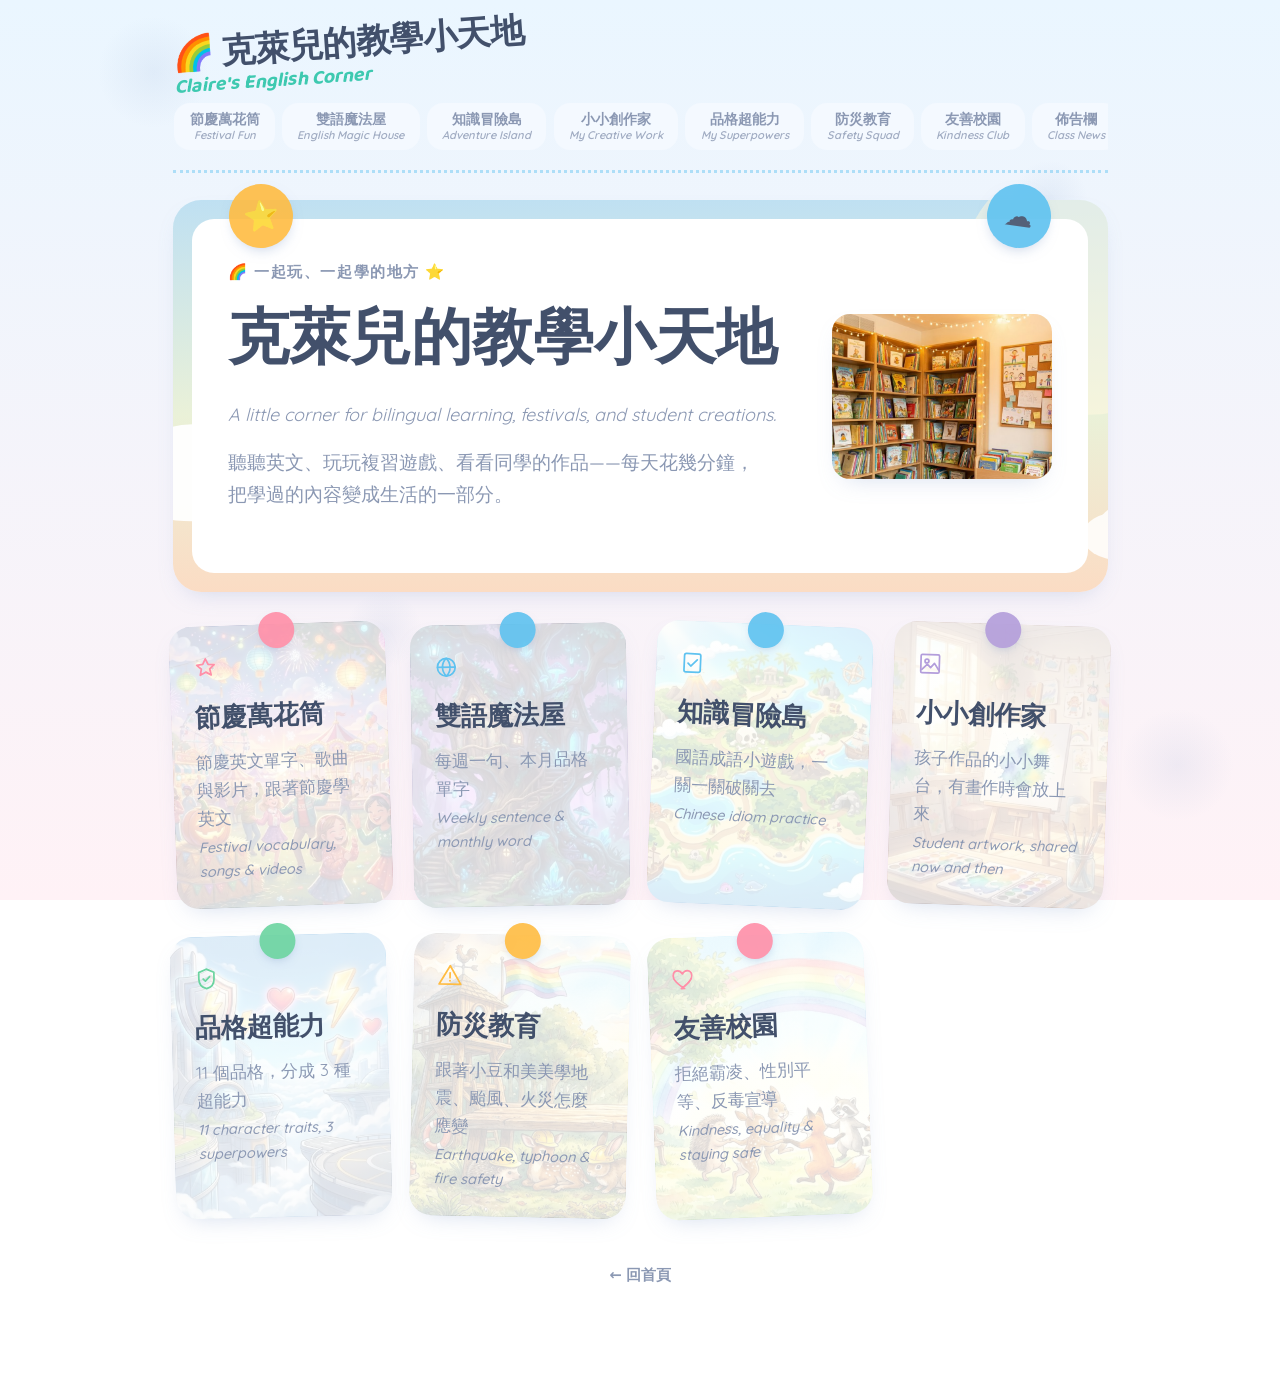
==== commit 136d9659: "Add 佈告欄 placeholder page and fix flipbook layout jump The 佈告欄 nav link pointed nowhere while the Pad" ====
--- a/index.html
+++ b/index.html
@@ -23,7 +23,7 @@
       <a href="pages/character.html"><span class="nav-zh">品格超能力</span><span class="nav-en">My Superpowers</span></a>
       <a href="pages/disaster-prep.html"><span class="nav-zh">防災教育</span><span class="nav-en">Safety Squad</span></a>
       <a href="pages/friendly-campus.html"><span class="nav-zh">友善校園</span><span class="nav-en">Kindness Club</span></a>
-      <a class="nav-external" href="#" target="_blank" rel="noopener"><span class="nav-zh">佈告欄</span><span class="nav-en">Class News</span></a>
+      <a href="pages/coming-soon.html"><span class="nav-zh">佈告欄</span><span class="nav-en">Class News</span></a>
     </div>
   </nav>
 
--- a/styles.css
+++ b/styles.css
@@ -395,6 +395,46 @@
 .idiom-page:hover{ opacity:.9; }
 .idiom-page + .idiom-page{ margin-top:1rem; }
 
+/* ---------- flipbook (paginated picture-book viewer) ---------- */
+.flipbook-viewport{
+  position:relative;
+  width:100%;
+  aspect-ratio:4/3;
+  border-radius:14px;
+  overflow:hidden;
+  background:var(--surface-2);
+  box-shadow:var(--shadow);
+}
+.flipbook-viewport .flipbook-page{
+  display:none;
+  position:absolute; inset:0;
+  width:100%; height:100%;
+  object-fit:contain;
+  box-shadow:none;
+  border-radius:0;
+  cursor:zoom-in;
+}
+.flipbook-viewport .flipbook-page.is-active{ display:block; }
+.flipbook-page + .flipbook-page{ margin-top:0; }
+.flipbook-nav{
+  display:flex;
+  align-items:center;
+  justify-content:center;
+  gap:1.2rem;
+  margin-top:1.1rem;
+}
+.flipbook-btn{
+  width:44px; height:44px; border-radius:50%;
+  border:none; background:var(--sky); color:var(--sky-ink);
+  font-size:1.5rem; line-height:1; cursor:pointer;
+  display:flex; align-items:center; justify-content:center;
+  box-shadow:var(--shadow);
+  transition:transform .15s ease, opacity .15s ease;
+}
+.flipbook-btn:hover:not(:disabled){ transform:translateY(-2px); }
+.flipbook-btn:disabled{ opacity:.35; cursor:default; }
+.flipbook-counter{ font-weight:700; color:var(--ink-soft); min-width:4rem; text-align:center; }
+
 /* ---------- lightbox (click-to-zoom for lesson/idiom images) ---------- */
 .lightbox-overlay{
   display:none;
@@ -418,6 +458,18 @@
   display:flex; align-items:center; justify-content:center;
   box-shadow:0 4px 12px rgba(0,0,0,.3);
 }
+.lightbox-arrow{
+  position:fixed; top:50%; transform:translateY(-50%);
+  width:52px; height:52px; border-radius:50%;
+  border:none; background:rgba(255,255,255,.92); color:#333;
+  font-size:1.8rem; line-height:1; cursor:pointer;
+  display:flex; align-items:center; justify-content:center;
+  box-shadow:0 4px 12px rgba(0,0,0,.3);
+}
+.lightbox-arrow:disabled{ opacity:.3; cursor:default; }
+.lightbox-arrow[hidden]{ display:none; }
+.lightbox-prev{ left:1.4rem; }
+.lightbox-next{ right:1.4rem; }
 .content-note{ color:var(--ink-soft); font-size:.92rem; margin:.6rem 0 0; }
 
 /* ---------- subtab nav (review page level split) ---------- */
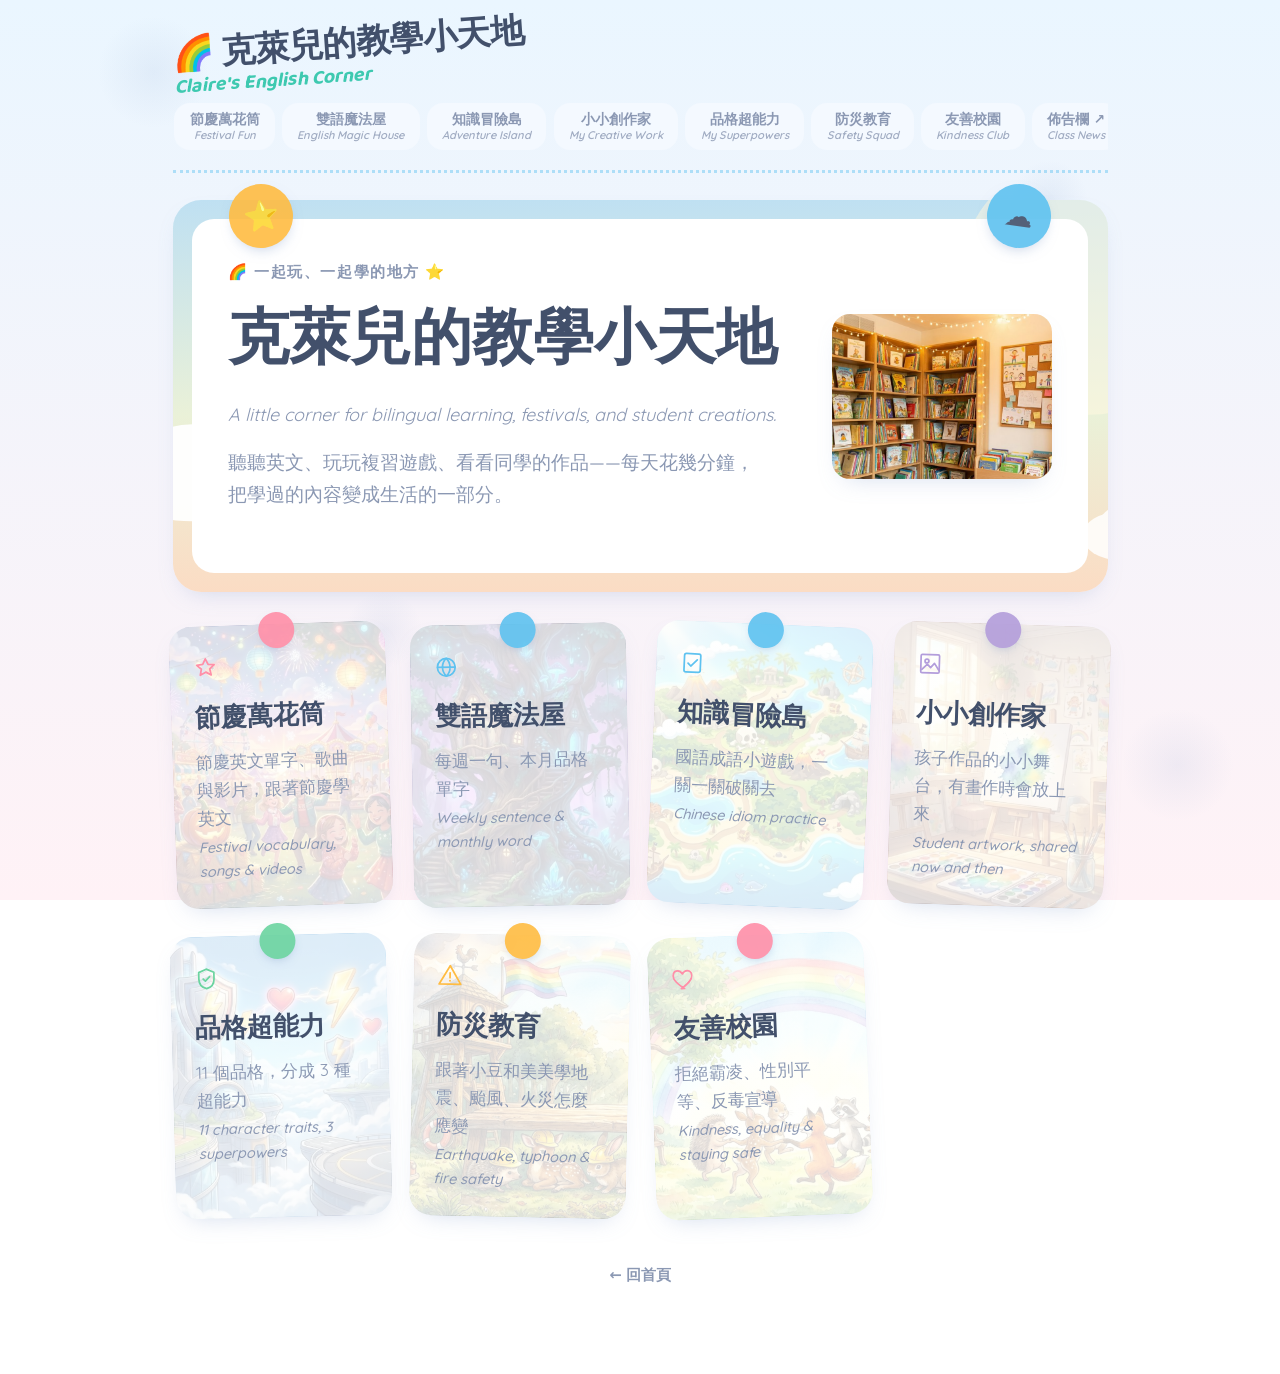
==== commit 799f10a3: "佈告欄改連到班級 Padlet 「佈告欄 / Class News」原本連到 coming-soon.html 佔位頁,改為外部連結 到 115-1 三戊 Padlet(target=_blank +" ====
--- a/index.html
+++ b/index.html
@@ -23,7 +23,7 @@
       <a href="pages/character.html"><span class="nav-zh">品格超能力</span><span class="nav-en">My Superpowers</span></a>
       <a href="pages/disaster-prep.html"><span class="nav-zh">防災教育</span><span class="nav-en">Safety Squad</span></a>
       <a href="pages/friendly-campus.html"><span class="nav-zh">友善校園</span><span class="nav-en">Kindness Club</span></a>
-      <a href="pages/coming-soon.html"><span class="nav-zh">佈告欄</span><span class="nav-en">Class News</span></a>
+      <a href="https://padlet.com/ClaireOli/115-1-v3k780pu6dnq87oe" target="_blank" rel="noopener" class="nav-external"><span class="nav-zh">佈告欄</span><span class="nav-en">Class News</span></a>
     </div>
   </nav>
 
--- a/styles.css
+++ b/styles.css
@@ -434,6 +434,12 @@
 .flipbook-btn:hover:not(:disabled){ transform:translateY(-2px); }
 .flipbook-btn:disabled{ opacity:.35; cursor:default; }
 .flipbook-counter{ font-weight:700; color:var(--ink-soft); min-width:4rem; text-align:center; }
+.flipbook-audio{
+  width:auto; height:44px; padding:0 1.15rem; border-radius:22px;
+  gap:.4rem; font-size:1rem; font-weight:700;
+  background:var(--pine); color:var(--pine-ink);
+}
+.flipbook-audio.is-playing{ background:var(--coral); color:var(--coral-ink); }
 
 /* ---------- lightbox (click-to-zoom for lesson/idiom images) ---------- */
 .lightbox-overlay{
